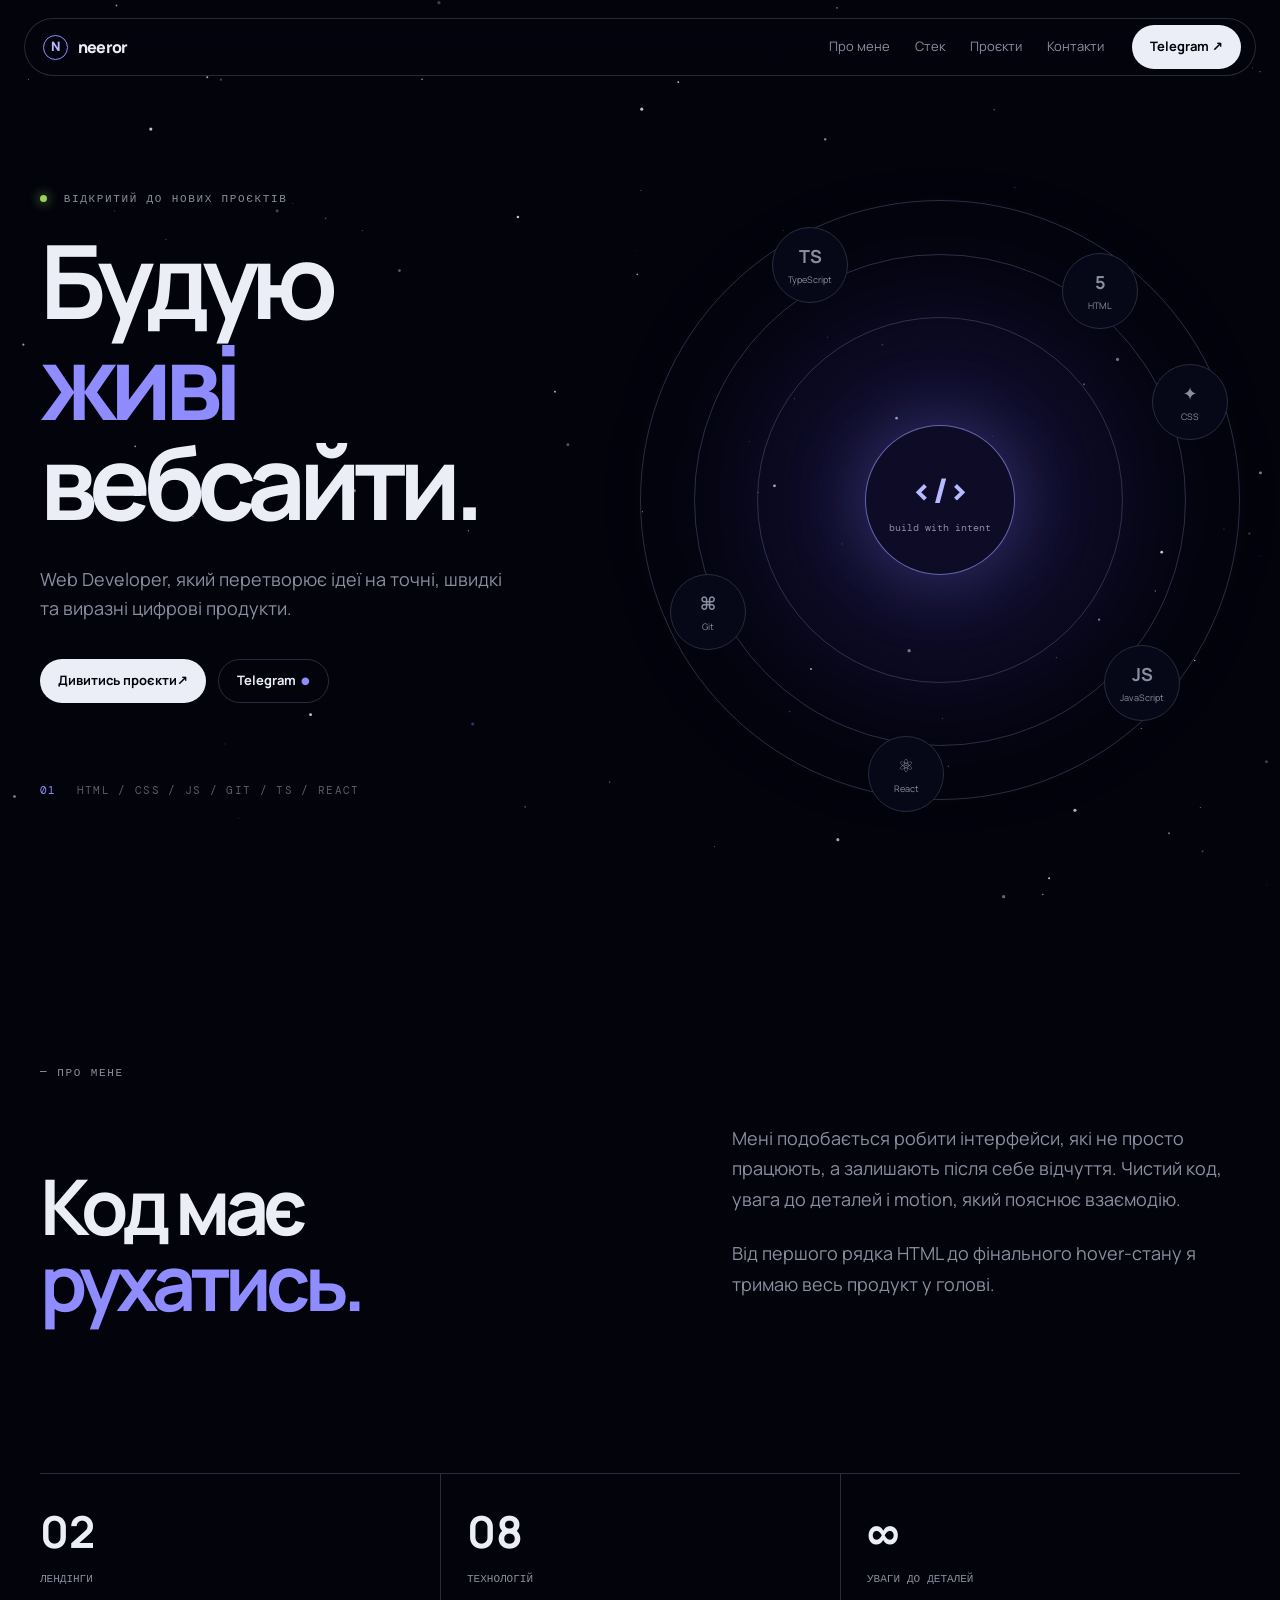
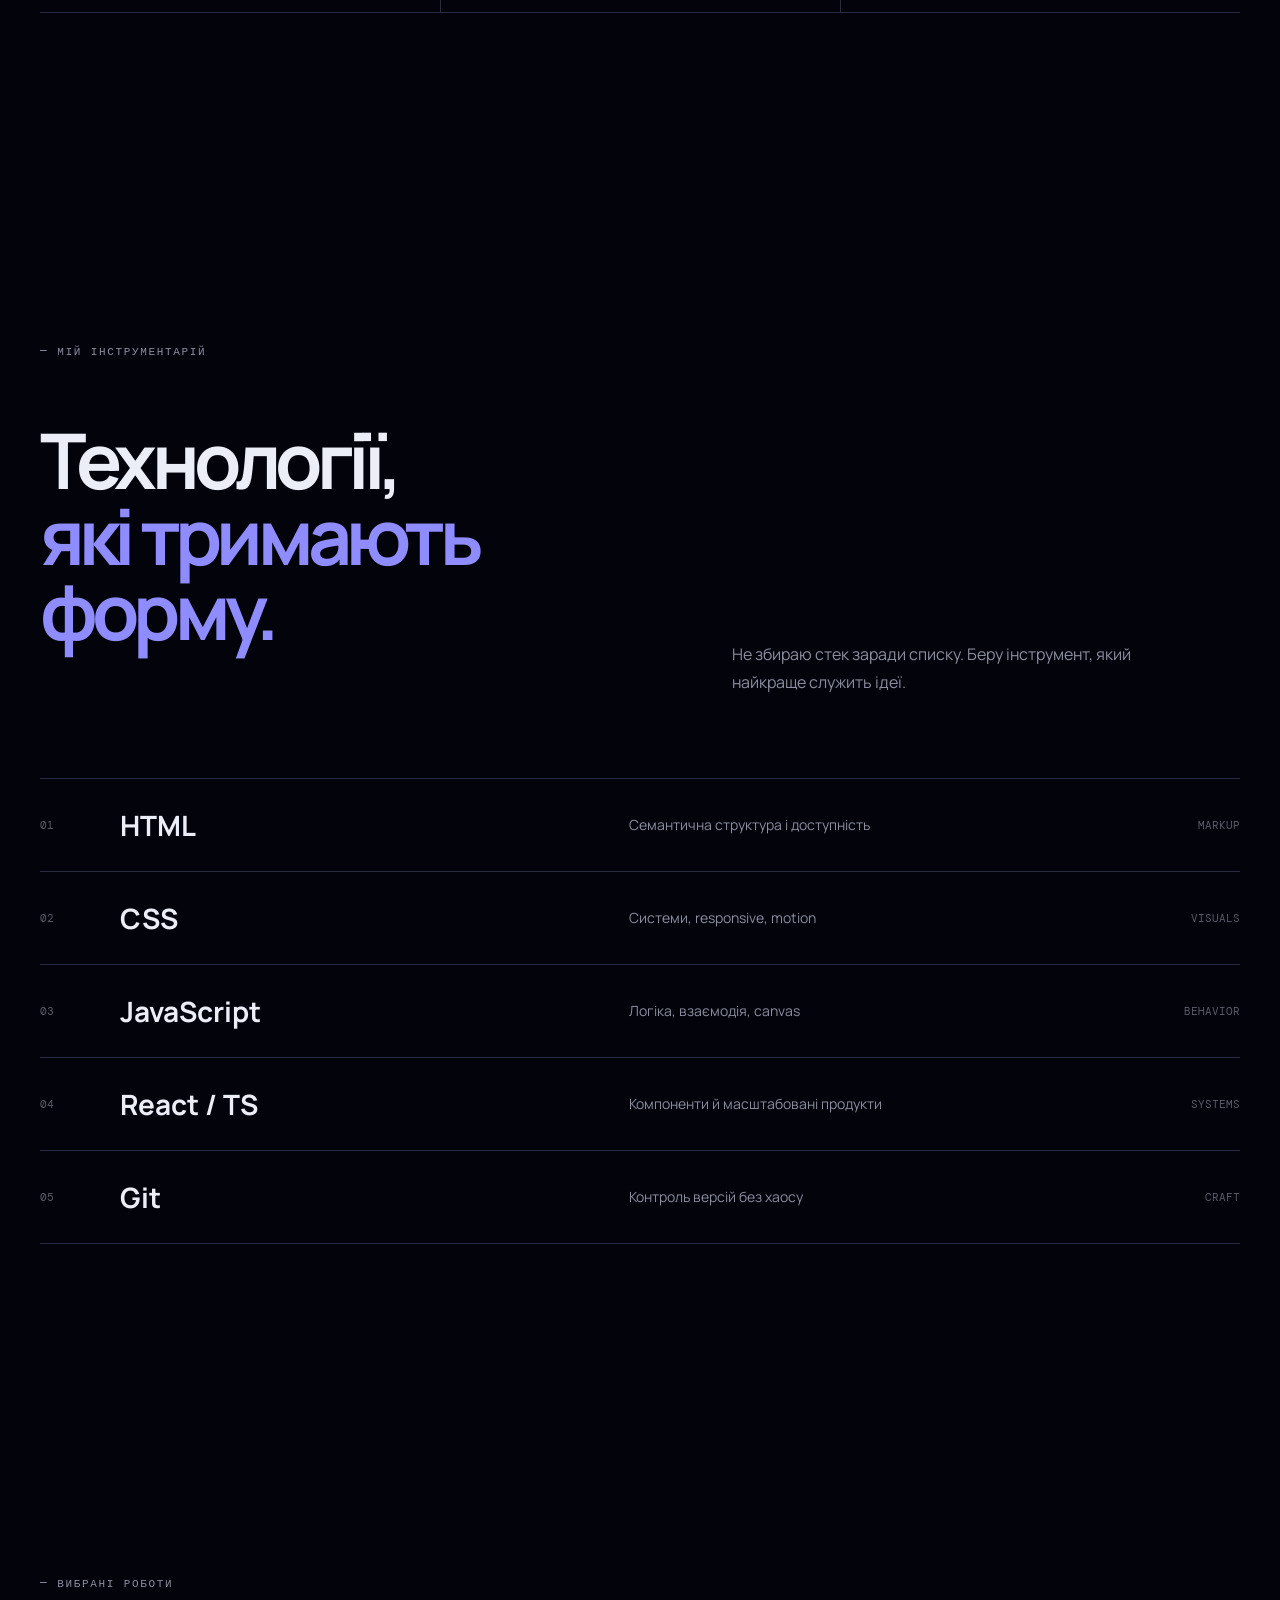
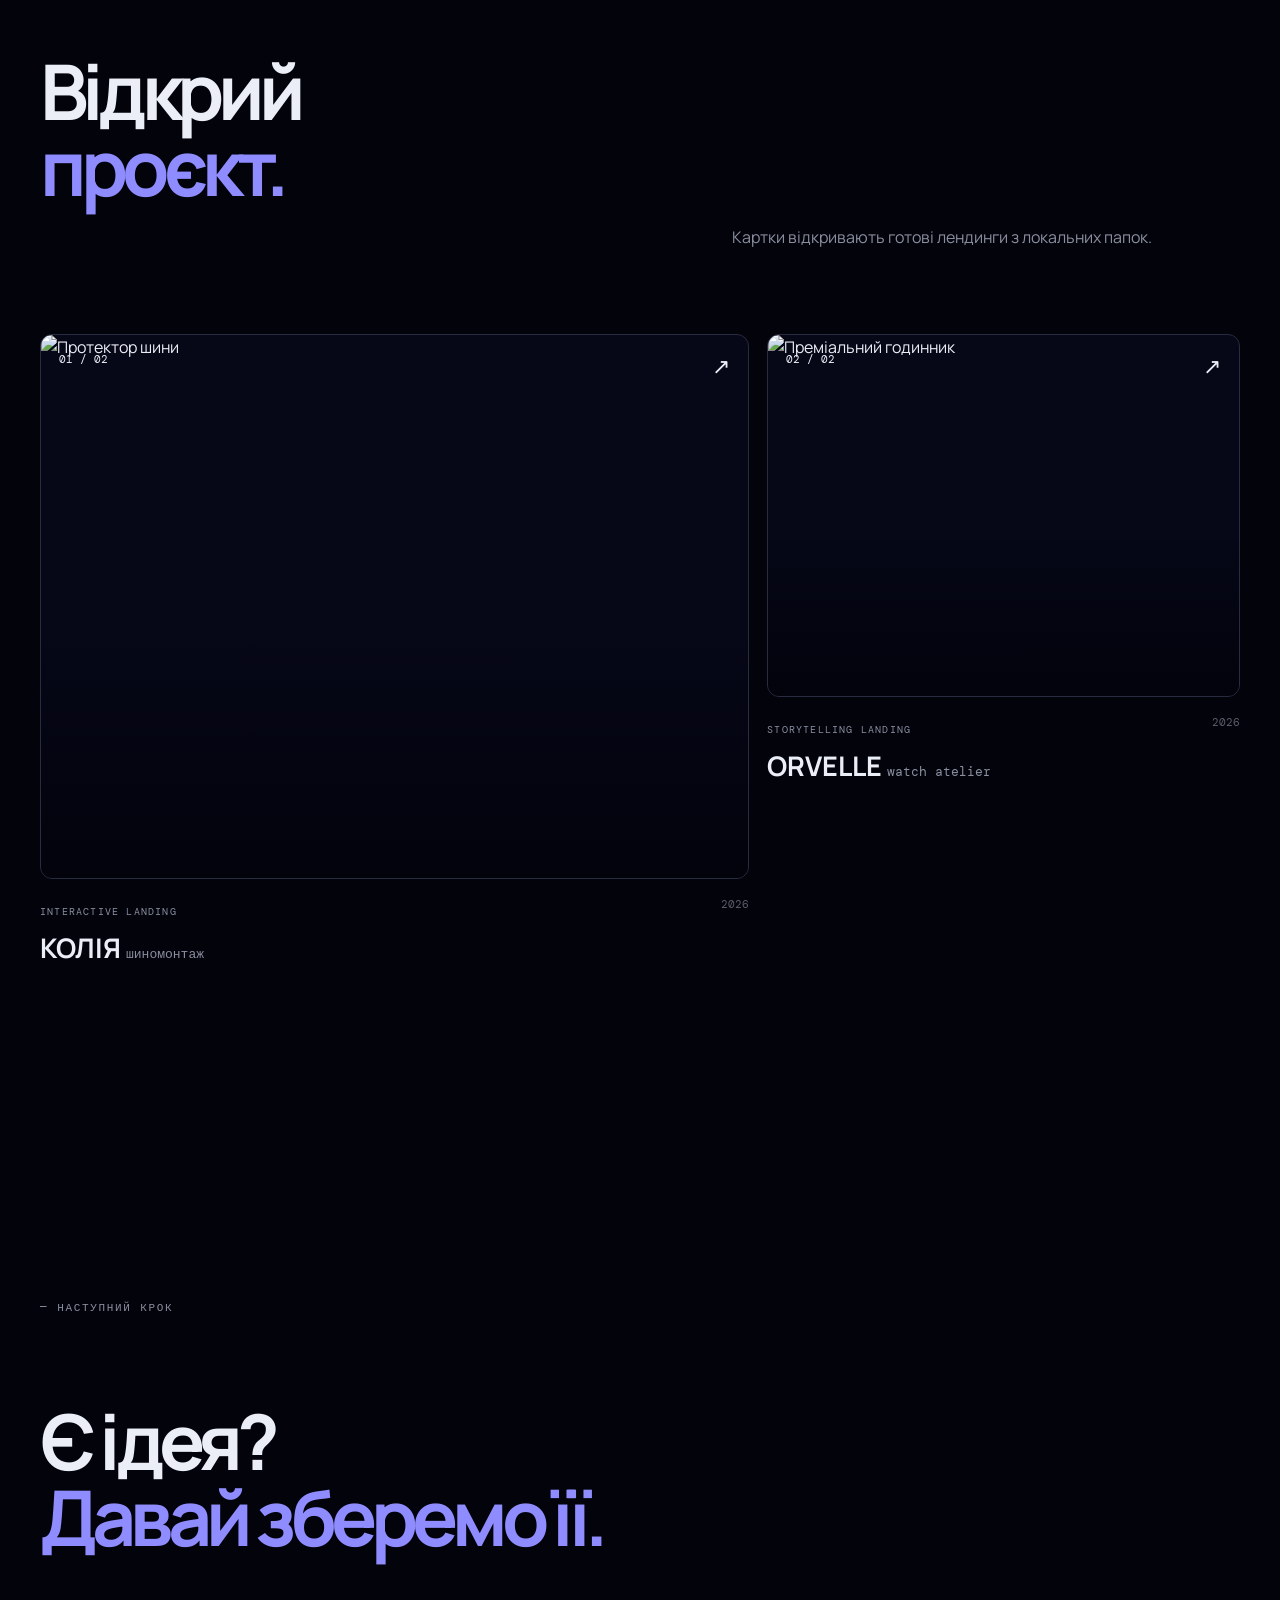
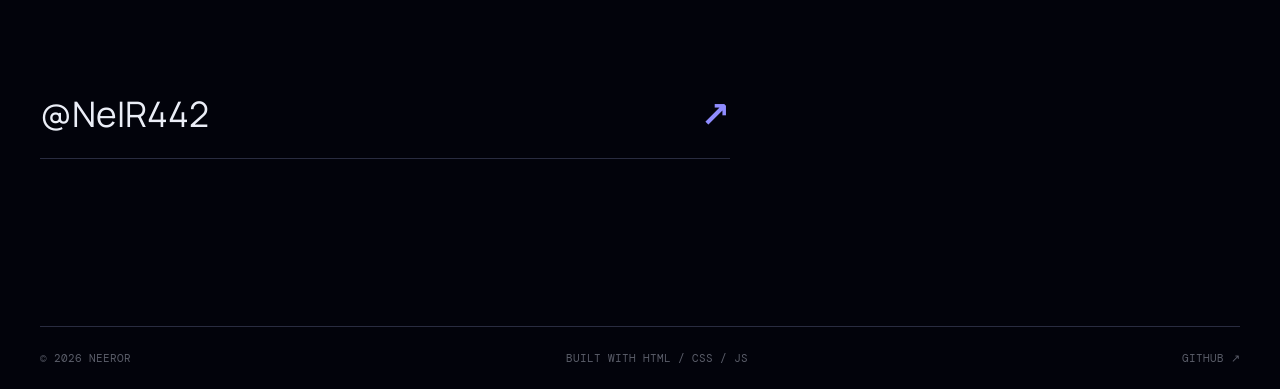
==== index.html @ 8b6643b9 "Portfolio sayt" ====
<!doctype html>
<html lang="uk">
<head>
  <meta charset="UTF-8">
  <meta name="viewport" content="width=device-width, initial-scale=1">
  <meta name="description" content="Neeror, Web Developer">
  <title>Neeror | Web Developer</title>
  <link rel="preconnect" href="https://fonts.googleapis.com">
  <link rel="preconnect" href="https://fonts.gstatic.com" crossorigin>
  <link href="https://fonts.googleapis.com/css2?family=DM+Mono:wght@400;500&family=Manrope:wght@400;600;700;800&display=swap" rel="stylesheet">
  <link rel="stylesheet" href="style.css">
</head>
<body>
  <canvas id="starfield" aria-hidden="true"></canvas>
  <div class="cursor-dot" aria-hidden="true"></div><div class="cursor-ring" aria-hidden="true"></div>
  <header class="header"><a class="logo" href="#top"><span>N</span>neeror</a><nav aria-label="Навігація"><a href="#about">Про мене</a><a href="#skills">Стек</a><a href="#projects">Проєкти</a><a href="#contact">Контакти</a></nav><a class="top-contact" href="https://t.me/NeIR442" target="_blank" rel="noreferrer">Telegram ↗</a><button class="menu" type="button" aria-label="Меню" aria-expanded="false"><i></i><i></i></button></header>
  <main id="top">
    <section class="hero shell"><div class="hero-copy reveal"><p class="eyebrow"><b></b> відкритий до нових проєктів</p><h1>Будую<br><em>живі</em> вебсайти.</h1><p class="lead">Web Developer, який перетворює ідеї на точні, швидкі та виразні цифрові продукти.</p><div class="actions"><a class="button light" href="#projects">Дивитись проєкти <span>↗</span></a><a class="button dark" href="https://t.me/NeIR442" target="_blank" rel="noreferrer">Telegram <b>●</b></a></div><p class="meta"><span>01</span> HTML / CSS / JS / GIT / TS / REACT</p></div><div class="orbit-stage reveal delay" aria-label="Технології в моєму стеку"><div class="glow"></div><div class="orbit orbit-a"></div><div class="orbit orbit-b"></div><div class="orbit orbit-c"></div><div class="core"><strong>&lt;/&gt;</strong><span>build with intent</span></div><div class="tech html"><strong>5</strong><small>HTML</small></div><div class="tech css"><strong>✦</strong><small>CSS</small></div><div class="tech js"><strong>JS</strong><small>JavaScript</small></div><div class="tech react"><strong>⚛</strong><small>React</small></div><div class="tech ts"><strong>TS</strong><small>TypeScript</small></div><div class="tech git"><strong>⌘</strong><small>Git</small></div></div></section>
    <section id="about" class="section shell"><p class="eyebrow reveal">— про мене</p><div class="two-col"><h2 class="reveal">Код має<br><em>рухатись.</em></h2><div class="copy reveal delay"><p>Мені подобається робити інтерфейси, які не просто працюють, а залишають після себе відчуття. Чистий код, увага до деталей і motion, який пояснює взаємодію.</p><p>Від першого рядка HTML до фінального hover-стану я тримаю весь продукт у голові.</p></div></div><div class="stats reveal"><div><strong>02</strong><span>лендінги</span></div><div><strong>08</strong><span>технологій</span></div><div><strong>∞</strong><span>уваги до деталей</span></div></div></section>
    <section id="skills" class="section shell"><div class="heading"><div><p class="eyebrow reveal">— мій інструментарій</p><h2 class="reveal">Технології,<br><em>які тримають форму.</em></h2></div><p class="side-copy reveal delay">Не збираю стек заради списку. Беру інструмент, який найкраще служить ідеї.</p></div><div class="skills reveal"><div><span>01</span><h3>HTML</h3><p>Семантична структура і доступність</p><i>markup</i></div><div><span>02</span><h3>CSS</h3><p>Системи, responsive, motion</p><i>visuals</i></div><div><span>03</span><h3>JavaScript</h3><p>Логіка, взаємодія, canvas</p><i>behavior</i></div><div><span>04</span><h3>React / TS</h3><p>Компоненти й масштабовані продукти</p><i>systems</i></div><div><span>05</span><h3>Git</h3><p>Контроль версій без хаосу</p><i>craft</i></div></div></section>
    <section id="projects" class="section shell"><div class="heading"><div><p class="eyebrow reveal">— вибрані роботи</p><h2 class="reveal">Відкрий<br><em>проєкт.</em></h2></div><p class="side-copy reveal delay">Картки відкривають готові лендинги з локальних папок.</p></div><div class="projects"><a class="project reveal" href="kolia/index.html"><div class="visual"><img src="https://raw.githubusercontent.com/Neeror/Portfolio/main/kolia/img/tread-dark.jpg" alt="Протектор шини"><span>01 / 02</span><b>↗</b></div><div class="project-row"><div><small>interactive landing</small><h3>КОЛІЯ <em>шиномонтаж</em></h3></div><time>2026</time></div></a><a class="project reveal delay" href="orvelle/index.html"><div class="visual"><img src="https://raw.githubusercontent.com/Neeror/Portfolio/main/orvelle/images/hero-chrono.jpg" alt="Преміальний годинник"><span>02 / 02</span><b>↗</b></div><div class="project-row"><div><small>storytelling landing</small><h3>ORVELLE <em>watch atelier</em></h3></div><time>2026</time></div></a></div></section>
    <section id="contact" class="contact section shell reveal"><p class="eyebrow">— наступний крок</p><h2>Є ідея?<br><em>Давай зберемо її.</em></h2><a href="https://t.me/NeIR442" target="_blank" rel="noreferrer">@NeIR442 <b>↗</b></a></section>
  </main><footer class="footer shell"><span>© 2026 neeror</span><span>built with HTML / CSS / JS</span><a href="https://github.com/Neeror/Portfolio" target="_blank" rel="noreferrer">GitHub ↗</a></footer>
  <script src="script.js" defer></script>
</body>
</html>
---- style.css ----
*{box-sizing:border-box}html{scroll-behavior:smooth}body{margin:0;min-width:320px;background:oklch(10% .025 275);color:oklch(95% .012 270);font:16px/1.5 Manrope,system-ui,sans-serif;overflow-x:hidden}a{color:inherit;text-decoration:none}#starfield{position:fixed;inset:0;z-index:-1;pointer-events:none}.shell{width:min(calc(100% - 64px),1200px);margin:auto}.cursor-dot,.cursor-ring{position:fixed;z-index:30;pointer-events:none;border-radius:50%;transform:translate(-50%,-50%);opacity:0}.cursor-dot{width:5px;height:5px;background:oklch(82% .12 282);box-shadow:0 0 16px 5px oklch(70% .18 282)}.cursor-ring{width:24px;height:24px;border:1px solid oklch(82% .12 282)}.header{position:fixed;z-index:10;top:18px;left:50%;transform:translateX(-50%);width:min(calc(100% - 48px),1260px);height:58px;padding:0 14px 0 18px;display:flex;align-items:center;gap:28px;border:1px solid oklch(35% .03 275 / .7);border-radius:999px;background:oklch(11% .025 275 / .82);backdrop-filter:blur(18px)}.logo{display:flex;align-items:center;gap:10px;font-weight:800;letter-spacing:-.05em;margin-right:auto}.logo span{display:grid;place-items:center;width:25px;height:25px;border:1px solid oklch(70% .18 282);border-radius:50%;color:oklch(82% .12 282);font-size:13px}.header nav{display:flex;gap:25px;color:oklch(65% .025 275);font-size:13px}.header nav a:hover{color:oklch(95% .012 270)}.top-contact,.button{display:inline-flex;align-items:center;justify-content:center;min-height:44px;padding:0 18px;border-radius:999px;font-size:13px;font-weight:700;transition:transform .2s}.top-contact{background:oklch(95% .012 270);color:oklch(10% .025 275)}.top-contact:hover,.button:hover{transform:translateY(-2px)}.menu{display:none;background:transparent;border:0}.menu i{display:block;width:20px;height:1px;background:oklch(95% .012 270);margin:5px}.hero{min-height:100vh;padding-top:100px;display:grid;grid-template-columns:1fr 1fr;align-items:center}.eyebrow{margin:0 0 25px;color:oklch(65% .025 275);font:11px/1.2 'DM Mono',monospace;letter-spacing:.15em;text-transform:uppercase}.eyebrow b{display:inline-block;width:7px;height:7px;margin-right:8px;border-radius:50%;background:oklch(80% .16 130);box-shadow:0 0 12px oklch(80% .16 130)}h1,h2{font-weight:700;letter-spacing:-.075em;line-height:.98;text-wrap:balance}h1{font-size:clamp(4rem,8vw,8.5rem);margin:0}h2{font-size:clamp(3rem,6vw,6.2rem)}h1 em,h2 em{font-style:normal;color:oklch(70% .18 282)}.lead{max-width:42ch;margin:34px 0 0;color:oklch(65% .025 275);font-size:18px;line-height:1.6}.actions{display:flex;gap:12px;margin-top:36px}.button.light{background:oklch(95% .012 270);color:oklch(10% .025 275)}.button.dark{border:1px solid oklch(30% .035 275)}.button.dark b{color:oklch(70% .18 282);font-size:10px;margin-left:5px}.meta{display:flex;gap:20px;margin-top:80px;color:oklch(48% .02 275);font:11px 'DM Mono',monospace;letter-spacing:.12em}.meta span{color:oklch(70% .18 282)}.orbit-stage{position:relative;min-height:650px;display:grid;place-items:center}.glow{position:absolute;width:390px;height:390px;border-radius:50%;background:oklch(54% .22 282 / .16);filter:blur(72px)}.orbit{position:absolute;border:1px solid oklch(65% .07 282 / .3);border-radius:50%;animation:spin 22s linear infinite}.orbit-a{width:min(100%,620px);aspect-ratio:1}.orbit-b{width:min(82%,500px);aspect-ratio:1;animation-duration:29s;animation-direction:reverse}.orbit-c{width:min(61%,370px);aspect-ratio:1;animation-duration:18s}.core{z-index:2;width:150px;height:150px;display:grid;place-content:center;gap:8px;text-align:center;border-radius:50%;background:oklch(17% .055 282);border:1px solid oklch(70% .13 282 / .65);box-shadow:0 0 75px oklch(65% .18 282 / .35);font:10px 'DM Mono',monospace;color:oklch(65% .025 275)}.core strong{font:800 34px Manrope;color:oklch(82% .12 282)}.tech{position:absolute;z-index:3;width:76px;height:76px;display:grid;place-content:center;gap:3px;text-align:center;border:1px solid oklch(30% .035 275);border-radius:50%;background:oklch(14% .035 275);color:oklch(65% .025 275);transition:transform .25s,border-color .25s}.tech:hover{transform:scale(1.12);border-color:oklch(70% .18 282);color:oklch(95% .012 270)}.tech strong{font-size:18px}.tech small{font-size:9px}.html{top:12%;right:17%}.css{top:29%;right:2%}.js{bottom:16%;right:10%}.react{bottom:2%;left:38%}.ts{top:8%;left:22%}.git{bottom:27%;left:5%}.section{padding-block:clamp(96px,13vw,180px)}.two-col,.heading{display:grid;grid-template-columns:1.1fr .9fr;gap:70px;align-items:start}.copy,.side-copy{max-width:45ch;color:oklch(65% .025 275);font-size:18px;line-height:1.7}.copy p+p{margin-top:24px}.stats{display:grid;grid-template-columns:repeat(3,1fr);margin-top:90px;border-top:1px solid oklch(30% .035 275)}.stats div{padding:24px 0;border-bottom:1px solid oklch(30% .035 275)}.stats div+div{padding-left:26px;border-left:1px solid oklch(30% .035 275)}.stats strong{display:block;font-size:44px}.stats span{font:11px 'DM Mono',monospace;color:oklch(65% .025 275);text-transform:uppercase}.heading{align-items:end;margin-bottom:66px}.side-copy{font-size:16px}.skills{border-top:1px solid oklch(30% .035 275)}.skills>div{display:grid;grid-template-columns:60px 1.2fr 1fr .45fr;align-items:center;gap:20px;padding:25px 0;border-bottom:1px solid oklch(30% .035 275)}.skills span,.skills i{font:11px 'DM Mono',monospace;color:oklch(48% .02 275)}.skills h3{margin:0;font-size:28px}.skills p{margin:0;color:oklch(65% .025 275);font-size:14px}.skills i{text-align:right;text-transform:uppercase;font-style:normal}.projects{display:grid;grid-template-columns:1.2fr .8fr;gap:18px}.project{display:block}.visual{position:relative;overflow:hidden;aspect-ratio:1.3/1;border:1px solid oklch(30% .035 275);border-radius:12px;background:oklch(14% .035 275)}.visual img{width:100%;height:100%;display:block;object-fit:cover;filter:saturate(.75);transition:transform .8s,filter .5s}.project:hover img{transform:scale(1.06);filter:saturate(1)}.visual:after{content:"";position:absolute;inset:0;background:linear-gradient(180deg,transparent 55%,oklch(7% .03 275 / .7))}.visual span,.visual b{position:absolute;z-index:1;top:17px;font:11px 'DM Mono',monospace}.visual span{left:18px}.visual b{right:18px;font-size:22px}.project-row{display:flex;justify-content:space-between;gap:20px;padding-top:18px}.project-row small{font:10px 'DM Mono',monospace;color:oklch(65% .025 275);letter-spacing:.12em;text-transform:uppercase}.project-row h3{margin:7px 0 0;font-size:27px}.project-row h3 em{font:400 13px 'DM Mono',monospace;color:oklch(65% .025 275)}.project-row time{font:11px 'DM Mono',monospace;color:oklch(48% .02 275)}.contact{min-height:70vh;display:flex;flex-direction:column;justify-content:center}.contact>a{display:flex;justify-content:space-between;max-width:690px;margin-top:70px;padding-bottom:18px;border-bottom:1px solid oklch(30% .035 275);font-size:clamp(1.4rem,3vw,2.2rem)}.contact>a b{color:oklch(70% .18 282)}.footer{display:flex;justify-content:space-between;gap:20px;padding-block:24px;border-top:1px solid oklch(30% .035 275);color:oklch(48% .02 275);font:11px 'DM Mono',monospace;text-transform:uppercase}.reveal{opacity:0;transform:translateY(24px);transition:opacity .8s,transform .8s}.reveal.show{opacity:1;transform:none}.delay{transition-delay:.12s}@keyframes spin{to{transform:rotate(360deg)}}@media(max-width:900px){.hero{grid-template-columns:1fr}.orbit-stage{min-height:540px}.two-col,.heading{grid-template-columns:1fr;gap:24px}.projects{grid-template-columns:1fr}}@media(max-width:640px){.shell{width:calc(100% - 32px)}.header{top:12px;width:calc(100% - 24px);height:52px}.header nav,.top-contact{display:none}.menu{display:block}.hero{padding-top:90px}.lead{font-size:16px}.meta{margin-top:56px;flex-wrap:wrap}.orbit-stage{min-height:390px}.glow{width:250px;height:250px}.core{width:110px;height:110px}.tech{width:58px;height:58px}.html{top:13%;right:10%}.css{top:29%;right:0}.js{bottom:10%;right:6%}.react{bottom:0;left:35%}.ts{top:5%;left:12%}.git{bottom:23%;left:0}h1{font-size:clamp(3.4rem,17vw,5.4rem)}h2{font-size:clamp(2.8rem,14vw,4.3rem)}.section{padding-block:90px}.stats{grid-template-columns:1fr;margin-top:60px}.stats div{display:flex;justify-content:space-between}.stats div+div{padding-left:0;border-left:0}.skills>div{grid-template-columns:34px 1fr auto;gap:10px}.skills p{display:none}.skills h3{font-size:22px}.skills i{font-size:9px}.project-row h3{font-size:23px}.project-row h3 em{display:block;margin-top:5px}.footer{flex-wrap:wrap;line-height:1.7}.footer span:nth-child(2){order:3;width:100%}}@media(prefers-reduced-motion:reduce){html{scroll-behavior:auto}.orbit{animation:none}.reveal{opacity:1;transform:none;transition:none}}
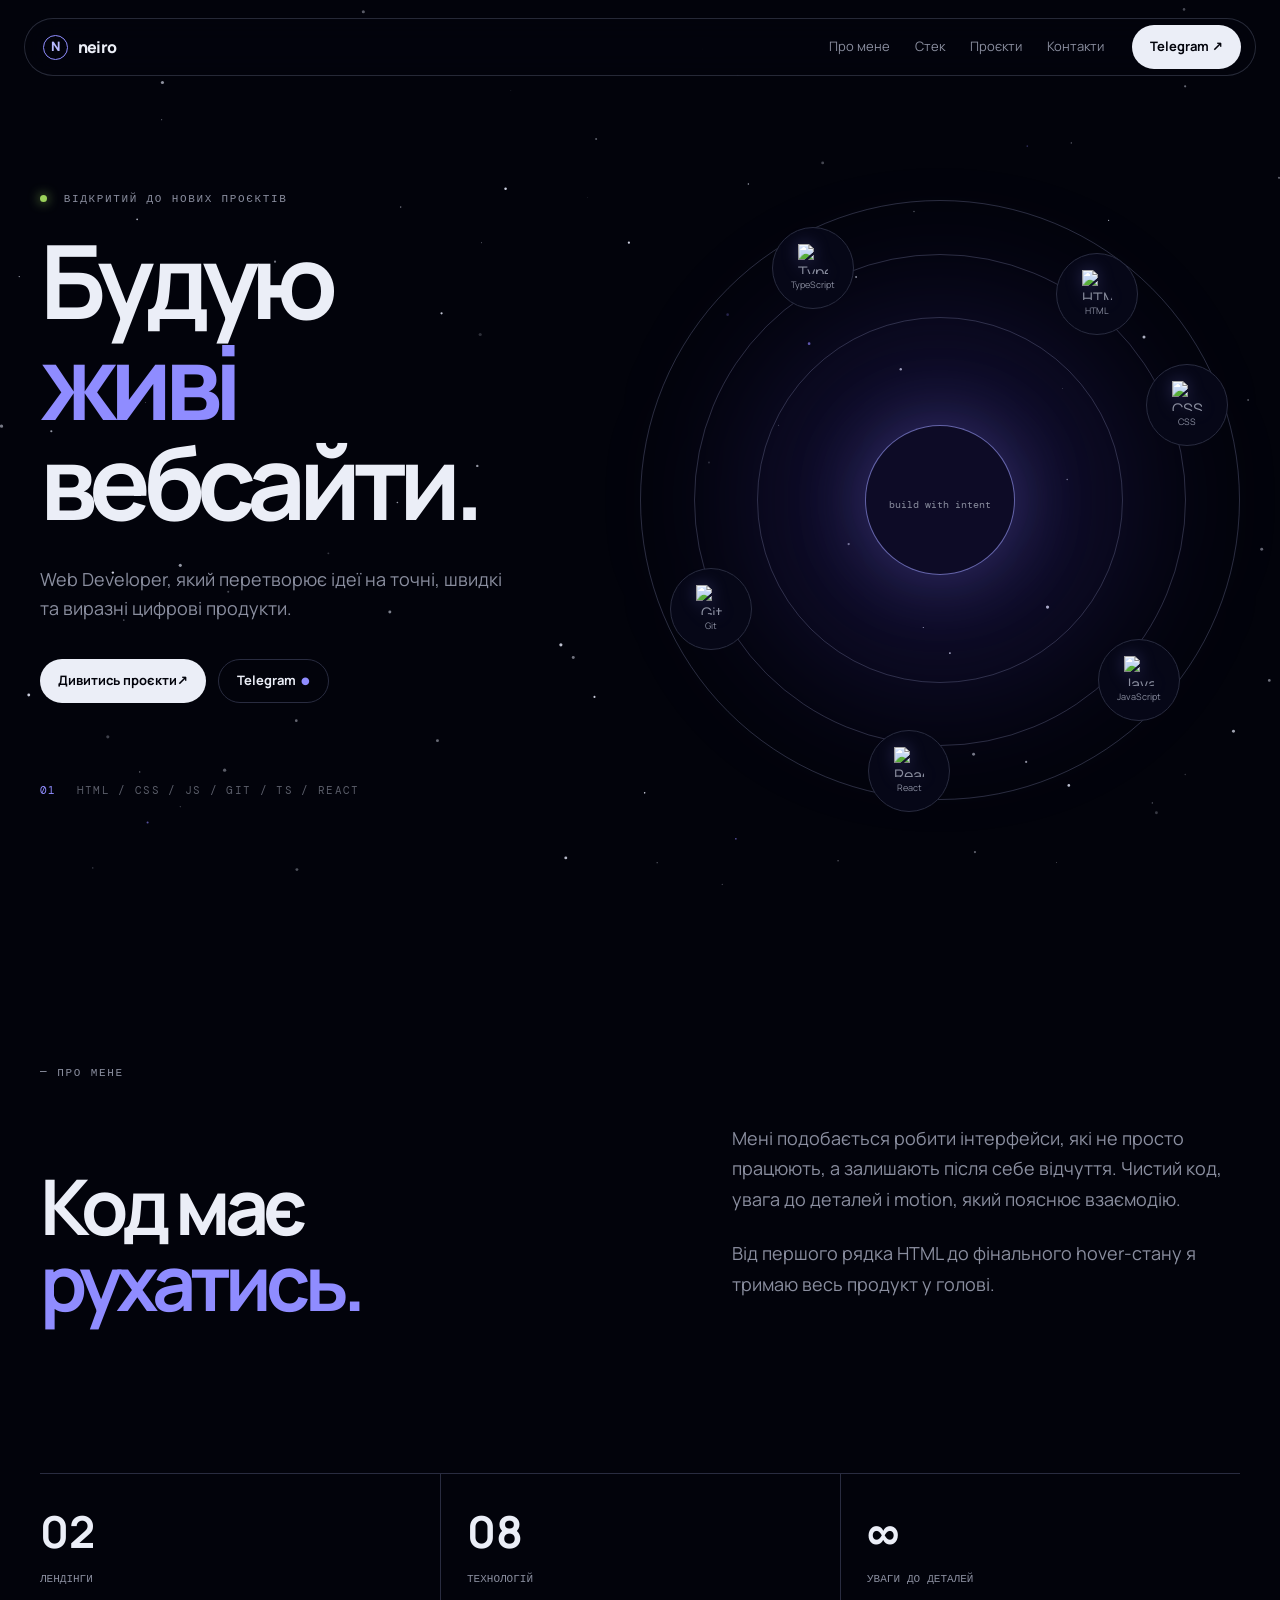
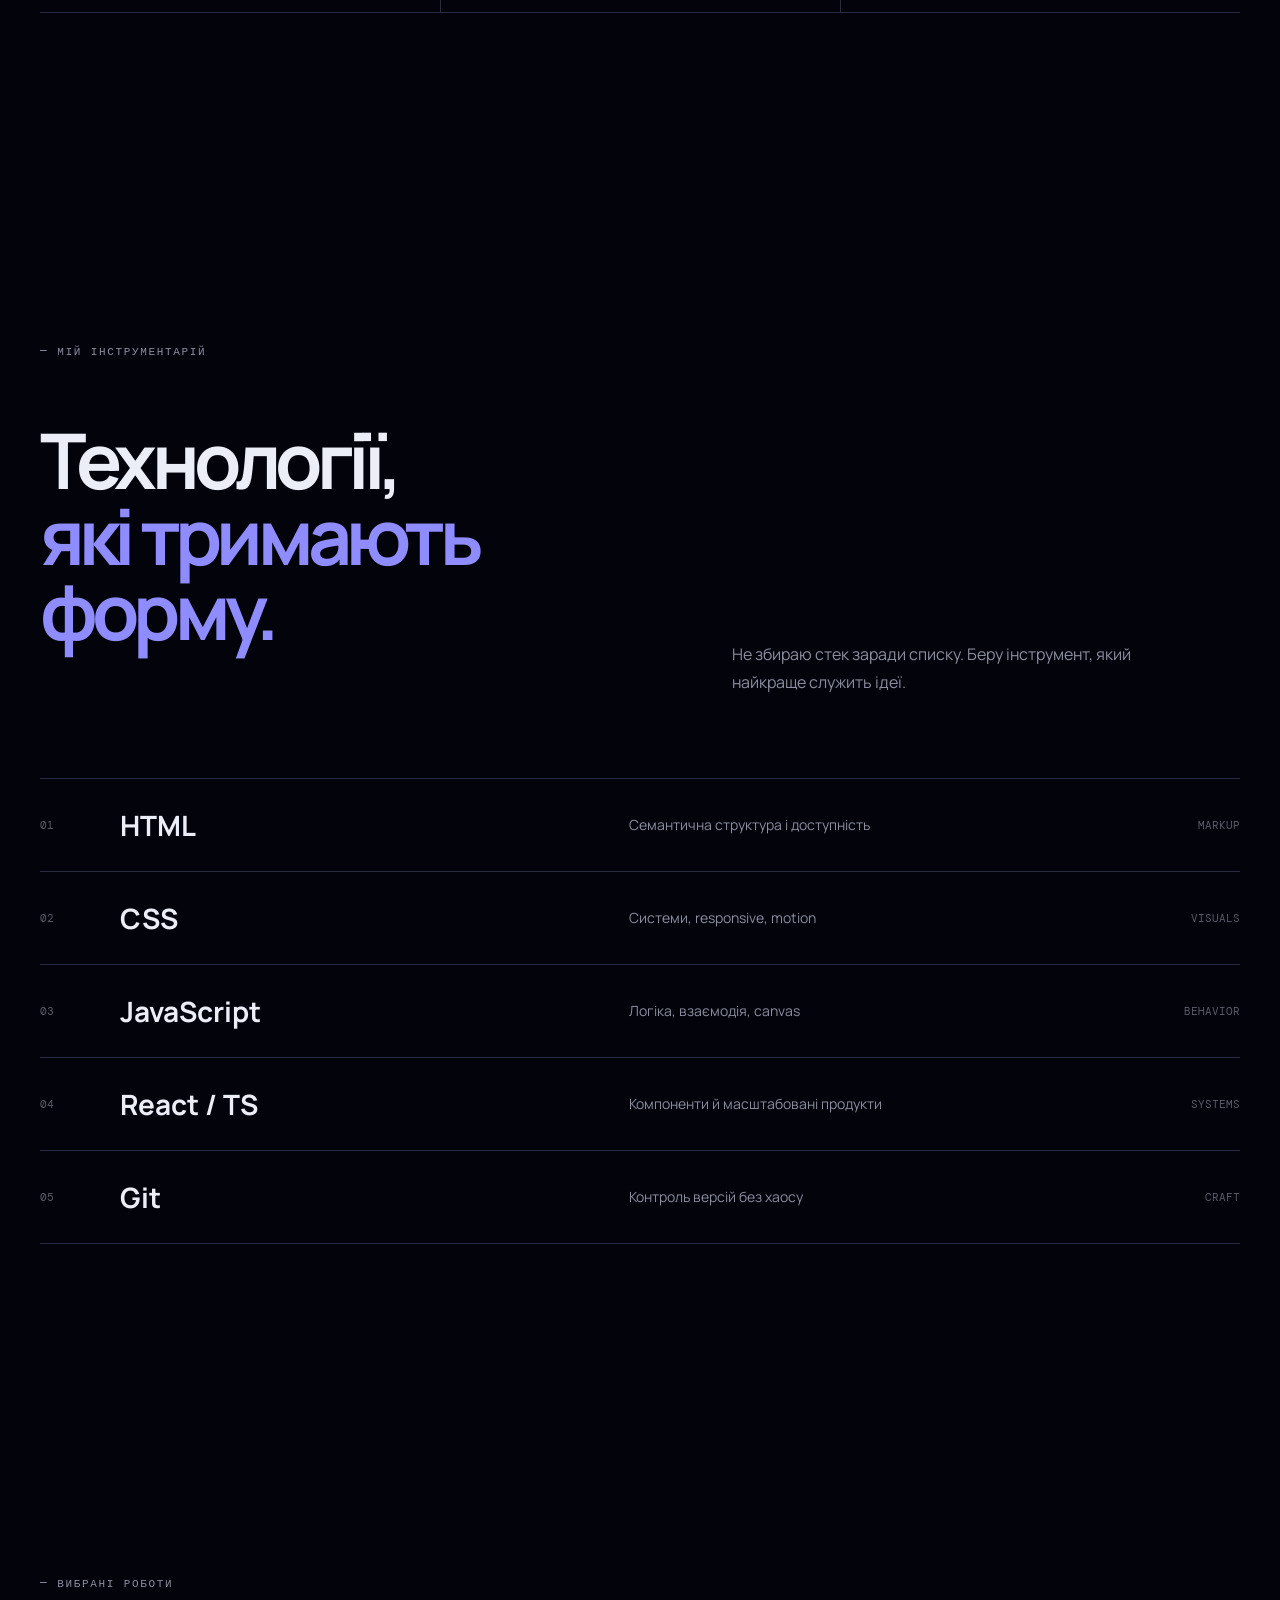
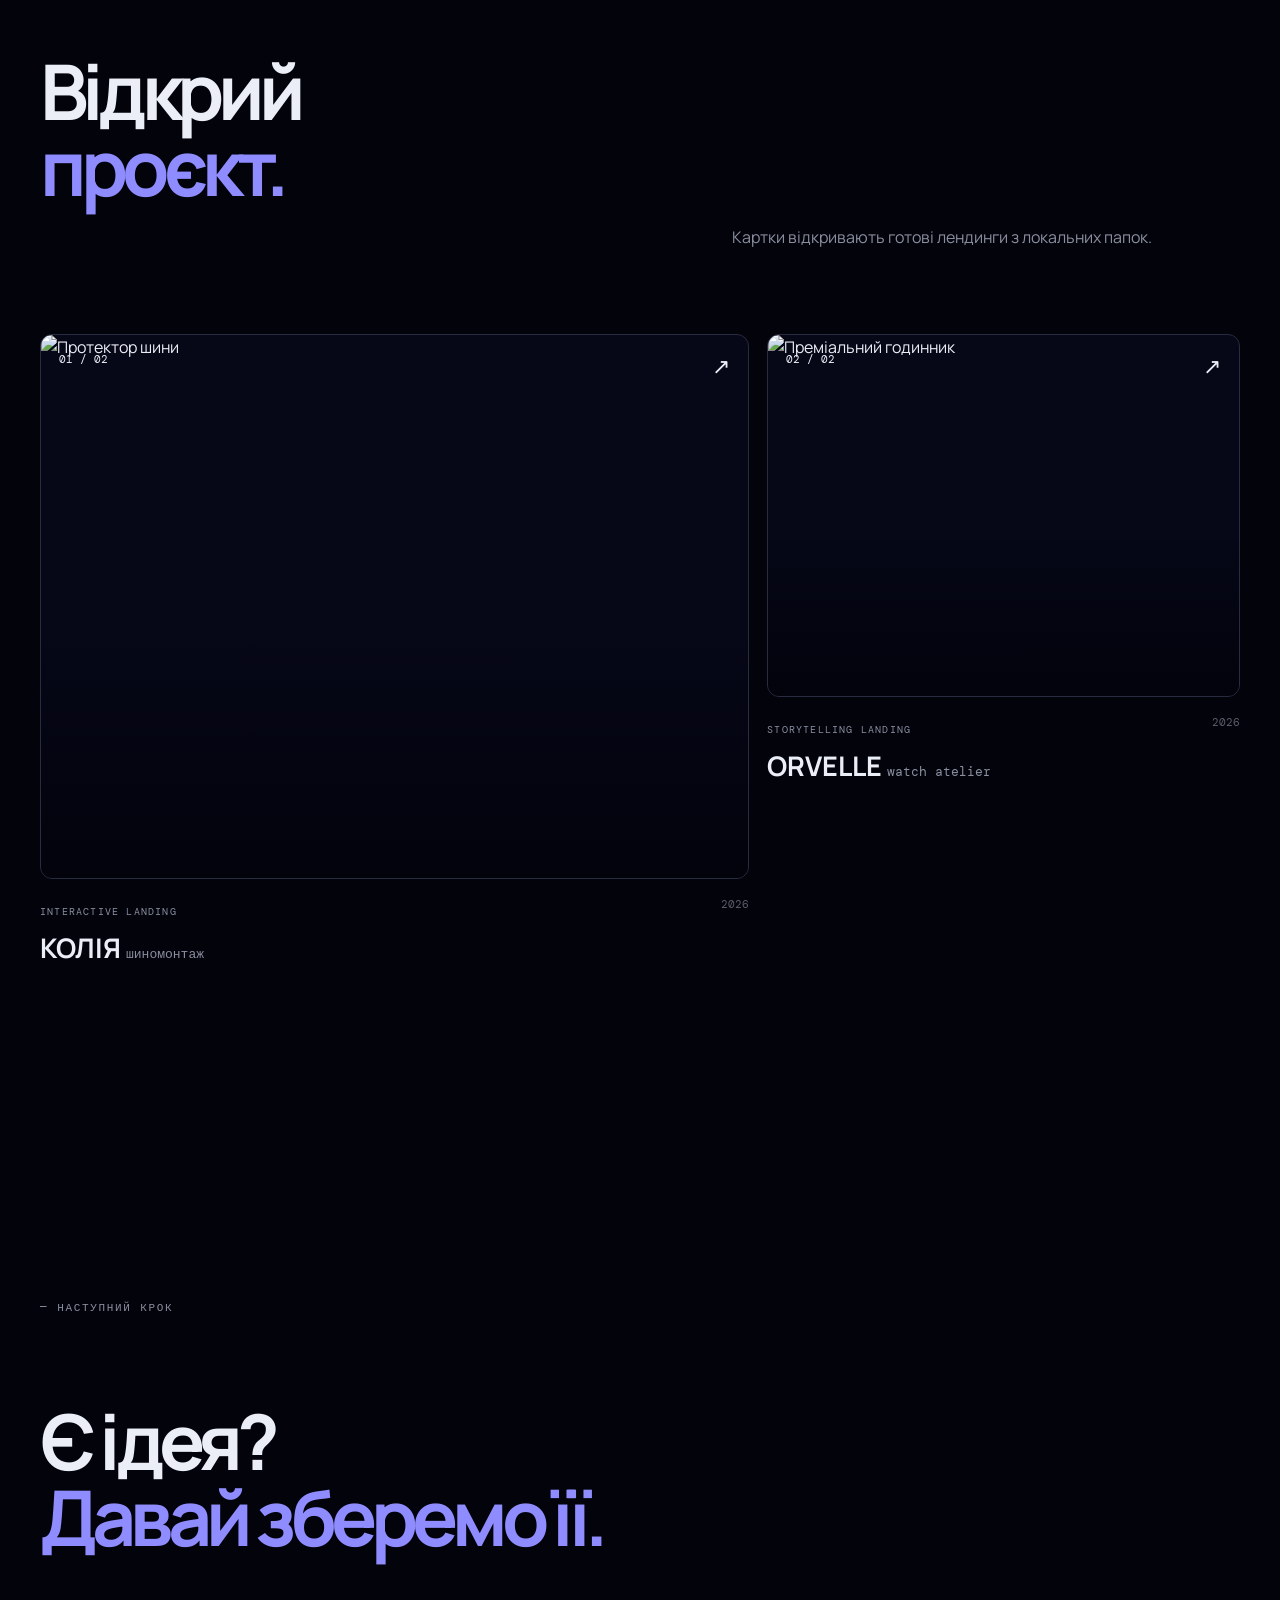
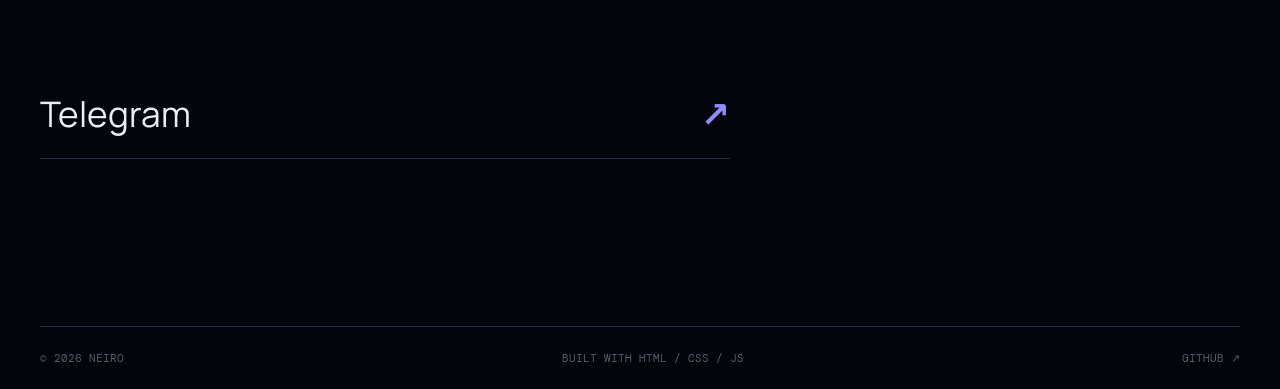
==== commit 0cd44f54: "Redacting portfolio sayt" ====
--- a/index.html
+++ b/index.html
@@ -1,26 +1,293 @@
 <!doctype html>
 <html lang="uk">
-<head>
-  <meta charset="UTF-8">
-  <meta name="viewport" content="width=device-width, initial-scale=1">
-  <meta name="description" content="Neeror, Web Developer">
-  <title>Neeror | Web Developer</title>
-  <link rel="preconnect" href="https://fonts.googleapis.com">
-  <link rel="preconnect" href="https://fonts.gstatic.com" crossorigin>
-  <link href="https://fonts.googleapis.com/css2?family=DM+Mono:wght@400;500&family=Manrope:wght@400;600;700;800&display=swap" rel="stylesheet">
-  <link rel="stylesheet" href="style.css">
-</head>
-<body>
-  <canvas id="starfield" aria-hidden="true"></canvas>
-  <div class="cursor-dot" aria-hidden="true"></div><div class="cursor-ring" aria-hidden="true"></div>
-  <header class="header"><a class="logo" href="#top"><span>N</span>neeror</a><nav aria-label="Навігація"><a href="#about">Про мене</a><a href="#skills">Стек</a><a href="#projects">Проєкти</a><a href="#contact">Контакти</a></nav><a class="top-contact" href="https://t.me/NeIR442" target="_blank" rel="noreferrer">Telegram ↗</a><button class="menu" type="button" aria-label="Меню" aria-expanded="false"><i></i><i></i></button></header>
-  <main id="top">
-    <section class="hero shell"><div class="hero-copy reveal"><p class="eyebrow"><b></b> відкритий до нових проєктів</p><h1>Будую<br><em>живі</em> вебсайти.</h1><p class="lead">Web Developer, який перетворює ідеї на точні, швидкі та виразні цифрові продукти.</p><div class="actions"><a class="button light" href="#projects">Дивитись проєкти <span>↗</span></a><a class="button dark" href="https://t.me/NeIR442" target="_blank" rel="noreferrer">Telegram <b>●</b></a></div><p class="meta"><span>01</span> HTML / CSS / JS / GIT / TS / REACT</p></div><div class="orbit-stage reveal delay" aria-label="Технології в моєму стеку"><div class="glow"></div><div class="orbit orbit-a"></div><div class="orbit orbit-b"></div><div class="orbit orbit-c"></div><div class="core"><strong>&lt;/&gt;</strong><span>build with intent</span></div><div class="tech html"><strong>5</strong><small>HTML</small></div><div class="tech css"><strong>✦</strong><small>CSS</small></div><div class="tech js"><strong>JS</strong><small>JavaScript</small></div><div class="tech react"><strong>⚛</strong><small>React</small></div><div class="tech ts"><strong>TS</strong><small>TypeScript</small></div><div class="tech git"><strong>⌘</strong><small>Git</small></div></div></section>
-    <section id="about" class="section shell"><p class="eyebrow reveal">— про мене</p><div class="two-col"><h2 class="reveal">Код має<br><em>рухатись.</em></h2><div class="copy reveal delay"><p>Мені подобається робити інтерфейси, які не просто працюють, а залишають після себе відчуття. Чистий код, увага до деталей і motion, який пояснює взаємодію.</p><p>Від першого рядка HTML до фінального hover-стану я тримаю весь продукт у голові.</p></div></div><div class="stats reveal"><div><strong>02</strong><span>лендінги</span></div><div><strong>08</strong><span>технологій</span></div><div><strong>∞</strong><span>уваги до деталей</span></div></div></section>
-    <section id="skills" class="section shell"><div class="heading"><div><p class="eyebrow reveal">— мій інструментарій</p><h2 class="reveal">Технології,<br><em>які тримають форму.</em></h2></div><p class="side-copy reveal delay">Не збираю стек заради списку. Беру інструмент, який найкраще служить ідеї.</p></div><div class="skills reveal"><div><span>01</span><h3>HTML</h3><p>Семантична структура і доступність</p><i>markup</i></div><div><span>02</span><h3>CSS</h3><p>Системи, responsive, motion</p><i>visuals</i></div><div><span>03</span><h3>JavaScript</h3><p>Логіка, взаємодія, canvas</p><i>behavior</i></div><div><span>04</span><h3>React / TS</h3><p>Компоненти й масштабовані продукти</p><i>systems</i></div><div><span>05</span><h3>Git</h3><p>Контроль версій без хаосу</p><i>craft</i></div></div></section>
-    <section id="projects" class="section shell"><div class="heading"><div><p class="eyebrow reveal">— вибрані роботи</p><h2 class="reveal">Відкрий<br><em>проєкт.</em></h2></div><p class="side-copy reveal delay">Картки відкривають готові лендинги з локальних папок.</p></div><div class="projects"><a class="project reveal" href="kolia/index.html"><div class="visual"><img src="https://raw.githubusercontent.com/Neeror/Portfolio/main/kolia/img/tread-dark.jpg" alt="Протектор шини"><span>01 / 02</span><b>↗</b></div><div class="project-row"><div><small>interactive landing</small><h3>КОЛІЯ <em>шиномонтаж</em></h3></div><time>2026</time></div></a><a class="project reveal delay" href="orvelle/index.html"><div class="visual"><img src="https://raw.githubusercontent.com/Neeror/Portfolio/main/orvelle/images/hero-chrono.jpg" alt="Преміальний годинник"><span>02 / 02</span><b>↗</b></div><div class="project-row"><div><small>storytelling landing</small><h3>ORVELLE <em>watch atelier</em></h3></div><time>2026</time></div></a></div></section>
-    <section id="contact" class="contact section shell reveal"><p class="eyebrow">— наступний крок</p><h2>Є ідея?<br><em>Давай зберемо її.</em></h2><a href="https://t.me/NeIR442" target="_blank" rel="noreferrer">@NeIR442 <b>↗</b></a></section>
-  </main><footer class="footer shell"><span>© 2026 neeror</span><span>built with HTML / CSS / JS</span><a href="https://github.com/Neeror/Portfolio" target="_blank" rel="noreferrer">GitHub ↗</a></footer>
-  <script src="script.js" defer></script>
-</body>
-</html>
+  <head>
+    <meta charset="UTF-8">
+    <meta name="viewport" content="width=device-width, initial-scale=1">
+    <meta name="description" content="Neeror, Web Developer">
+    <title>Neiro | Web Developer</title>
+    <link rel="preconnect" href="https://fonts.googleapis.com">
+    <link rel="preconnect" href="https://fonts.gstatic.com" crossorigin>
+    <link
+      href="https://fonts.googleapis.com/css2?family=DM+Mono:wght@400;500&family=Manrope:wght@400;600;700;800&display=swap"
+      rel="stylesheet"
+    >
+    <link rel="stylesheet" href="style.css">
+  </head>
+
+  <body>
+    <canvas id="starfield" aria-hidden="true"></canvas>
+    <div class="cursor-dot" aria-hidden="true"></div>
+    <div class="cursor-ring" aria-hidden="true"></div>
+
+    <header class="header">
+      <a class="logo" href="#top">
+        <span>N</span>neiro
+      </a>
+
+      <nav aria-label="Навігація">
+        <a href="#about">Про мене</a>
+        <a href="#skills">Стек</a>
+        <a href="#projects">Проєкти</a>
+        <a href="#contact">Контакти</a>
+      </nav>
+
+      <a class="top-contact" href="https://t.me/NeIR442" target="_blank" rel="noreferrer">
+        Telegram ↗
+      </a>
+
+      <button class="menu" type="button" aria-label="Меню" aria-expanded="false">
+        <i></i>
+        <i></i>
+      </button>
+    </header>
+
+    <main id="top">
+      <section class="hero shell">
+        <div class="hero-copy reveal">
+          <p class="eyebrow">
+            <b></b>
+            відкритий до нових проєктів
+          </p>
+
+          <h1>
+            Будую<br>
+            <em>живі</em> вебсайти.
+          </h1>
+
+          <p class="lead">
+            Web Developer, який перетворює ідеї на точні, швидкі та виразні цифрові продукти.
+          </p>
+
+          <div class="actions">
+            <a class="button light" href="#projects">
+              Дивитись проєкти <span>↗</span>
+            </a>
+
+            <a class="button dark" href="https://t.me/NeIR442" target="_blank" rel="noreferrer">
+              Telegram <b>●</b>
+            </a>
+          </div>
+
+          <p class="meta">
+            <span>01</span>
+            HTML / CSS / JS / GIT / TS / REACT
+          </p>
+        </div>
+
+        <div class="orbit-stage reveal delay" aria-label="Технології в моєму стеку">
+  <div class="glow"></div>
+  <div class="orbit orbit-a"></div>
+  <div class="orbit orbit-b"></div>
+  <div class="orbit orbit-c"></div>
+
+  <div class="core">
+    <strong></strong>
+    <span>build with intent</span>
+  </div>
+
+  <div class="tech html">
+  <img src="https://cdn.jsdelivr.net/gh/devicons/devicon@latest/icons/html5/html5-original.svg" alt="HTML5">
+  <small>HTML</small>
+</div>
+
+  <div class="tech css">
+  <img src="https://cdn.jsdelivr.net/gh/devicons/devicon@latest/icons/css3/css3-original.svg" alt="CSS3">
+  <small>CSS</small>
+</div>
+
+<div class="tech js">
+  <img src="https://cdn.jsdelivr.net/gh/devicons/devicon@latest/icons/javascript/javascript-original.svg" alt="JavaScript">
+  <small>JavaScript</small>
+</div>
+
+<div class="tech react">
+  <img src="https://cdn.jsdelivr.net/gh/devicons/devicon@latest/icons/react/react-original.svg" alt="React">
+  <small>React</small>
+</div>
+
+<div class="tech ts">
+  <img src="https://cdn.jsdelivr.net/gh/devicons/devicon@latest/icons/typescript/typescript-original.svg" alt="TypeScript">
+  <small>TypeScript</small>
+</div>
+
+<div class="tech git">
+  <img src="https://cdn.jsdelivr.net/gh/devicons/devicon@latest/icons/git/git-original.svg" alt="Git">
+  <small>Git</small>
+</div>
+</div>
+      </section>
+
+      <section id="about" class="section shell">
+        <p class="eyebrow reveal">— про мене</p>
+
+        <div class="two-col">
+          <h2 class="reveal">
+            Код має<br>
+            <em>рухатись.</em>
+          </h2>
+
+          <div class="copy reveal delay">
+            <p>
+              Мені подобається робити інтерфейси, які не просто працюють, а залишають після себе відчуття. Чистий код, увага до деталей і motion, який пояснює взаємодію.
+            </p>
+
+            <p>
+              Від першого рядка HTML до фінального hover-стану я тримаю весь продукт у голові.
+            </p>
+          </div>
+        </div>
+
+        <div class="stats reveal">
+          <div>
+            <strong>02</strong>
+            <span>лендінги</span>
+          </div>
+
+          <div>
+            <strong>08</strong>
+            <span>технологій</span>
+          </div>
+
+          <div>
+            <strong>∞</strong>
+            <span>уваги до деталей</span>
+          </div>
+        </div>
+      </section>
+
+      <section id="skills" class="section shell">
+        <div class="heading">
+          <div>
+            <p class="eyebrow reveal">— мій інструментарій</p>
+
+            <h2 class="reveal">
+              Технології,<br>
+              <em>які тримають форму.</em>
+            </h2>
+          </div>
+
+          <p class="side-copy reveal delay">
+            Не збираю стек заради списку. Беру інструмент, який найкраще служить ідеї.
+          </p>
+        </div>
+
+        <div class="skills reveal">
+          <div>
+            <span>01</span>
+            <h3>HTML</h3>
+            <p>Семантична структура і доступність</p>
+            <i>markup</i>
+          </div>
+
+          <div>
+            <span>02</span>
+            <h3>CSS</h3>
+            <p>Системи, responsive, motion</p>
+            <i>visuals</i>
+          </div>
+
+          <div>
+            <span>03</span>
+            <h3>JavaScript</h3>
+            <p>Логіка, взаємодія, canvas</p>
+            <i>behavior</i>
+          </div>
+
+          <div>
+            <span>04</span>
+            <h3>React / TS</h3>
+            <p>Компоненти й масштабовані продукти</p>
+            <i>systems</i>
+          </div>
+
+          <div>
+            <span>05</span>
+            <h3>Git</h3>
+            <p>Контроль версій без хаосу</p>
+            <i>craft</i>
+          </div>
+        </div>
+      </section>
+
+      <section id="projects" class="section shell">
+        <div class="heading">
+          <div>
+            <p class="eyebrow reveal">— вибрані роботи</p>
+
+            <h2 class="reveal">
+              Відкрий<br>
+              <em>проєкт.</em>
+            </h2>
+          </div>
+
+          <p class="side-copy reveal delay">
+            Картки відкривають готові лендинги з локальних папок.
+          </p>
+        </div>
+
+        <div class="projects">
+          <a class="project reveal" href="kolia/index.html">
+            <div class="visual">
+               <img src="https://raw.githubusercontent.com/Neeror/Portfolio/main/kolia/img/tread-dark.jpg" alt="Протектор шини">
+               <span>01 / 02</span>
+               <b>↗</b>
+            </div>
+
+            <div class="project-row">
+              <div>
+                <small>interactive landing</small>
+                <h3>
+                  КОЛІЯ <em>шиномонтаж</em>
+                </h3>
+              </div>
+
+              <time>2026</time>
+            </div>
+          </a>
+
+          <a class="project reveal delay" href="orvelle/index.html">
+            <div class="visual">
+              <img src="https://raw.githubusercontent.com/Neeror/Portfolio/main/orvelle/images/hero-chrono.jpg" alt="Преміальний годинник">
+               <span>02 / 02</span>
+               <b>↗</b>
+            </div>
+
+            <div class="project-row">
+              <div>
+                <small>storytelling landing</small>
+                <h3>
+                  ORVELLE <em>watch atelier</em>
+                </h3>
+              </div>
+
+              <time>2026</time>
+            </div>
+          </a>
+        </div>
+      </section>
+
+      <section id="contact" class="contact section shell reveal">
+        <p class="eyebrow">— наступний крок</p>
+
+        <h2>
+          Є ідея?<br>
+          <em>Давай зберемо її.</em>
+        </h2>
+
+        <a href="https://t.me/NeIR442" target="_blank" rel="noreferrer">
+          Telegram <b>↗</b>
+        </a>
+      </section>
+    </main>
+
+    <footer class="footer shell">
+      <span>© 2026 Neiro</span>
+      <span>built with HTML / CSS / JS</span>
+      <a href="https://github.com/Neeror/Portfolio" target="_blank" rel="noreferrer">
+        GitHub ↗
+      </a>
+    </footer>
+
+    <script src="script.js" defer></script>
+  </body>
+</html>
--- a/style.css
+++ b/style.css
@@ -1 +1,661 @@
-*{box-sizing:border-box}html{scroll-behavior:smooth}body{margin:0;min-width:320px;background:oklch(10% .025 275);color:oklch(95% .012 270);font:16px/1.5 Manrope,system-ui,sans-serif;overflow-x:hidden}a{color:inherit;text-decoration:none}#starfield{position:fixed;inset:0;z-index:-1;pointer-events:none}.shell{width:min(calc(100% - 64px),1200px);margin:auto}.cursor-dot,.cursor-ring{position:fixed;z-index:30;pointer-events:none;border-radius:50%;transform:translate(-50%,-50%);opacity:0}.cursor-dot{width:5px;height:5px;background:oklch(82% .12 282);box-shadow:0 0 16px 5px oklch(70% .18 282)}.cursor-ring{width:24px;height:24px;border:1px solid oklch(82% .12 282)}.header{position:fixed;z-index:10;top:18px;left:50%;transform:translateX(-50%);width:min(calc(100% - 48px),1260px);height:58px;padding:0 14px 0 18px;display:flex;align-items:center;gap:28px;border:1px solid oklch(35% .03 275 / .7);border-radius:999px;background:oklch(11% .025 275 / .82);backdrop-filter:blur(18px)}.logo{display:flex;align-items:center;gap:10px;font-weight:800;letter-spacing:-.05em;margin-right:auto}.logo span{display:grid;place-items:center;width:25px;height:25px;border:1px solid oklch(70% .18 282);border-radius:50%;color:oklch(82% .12 282);font-size:13px}.header nav{display:flex;gap:25px;color:oklch(65% .025 275);font-size:13px}.header nav a:hover{color:oklch(95% .012 270)}.top-contact,.button{display:inline-flex;align-items:center;justify-content:center;min-height:44px;padding:0 18px;border-radius:999px;font-size:13px;font-weight:700;transition:transform .2s}.top-contact{background:oklch(95% .012 270);color:oklch(10% .025 275)}.top-contact:hover,.button:hover{transform:translateY(-2px)}.menu{display:none;background:transparent;border:0}.menu i{display:block;width:20px;height:1px;background:oklch(95% .012 270);margin:5px}.hero{min-height:100vh;padding-top:100px;display:grid;grid-template-columns:1fr 1fr;align-items:center}.eyebrow{margin:0 0 25px;color:oklch(65% .025 275);font:11px/1.2 'DM Mono',monospace;letter-spacing:.15em;text-transform:uppercase}.eyebrow b{display:inline-block;width:7px;height:7px;margin-right:8px;border-radius:50%;background:oklch(80% .16 130);box-shadow:0 0 12px oklch(80% .16 130)}h1,h2{font-weight:700;letter-spacing:-.075em;line-height:.98;text-wrap:balance}h1{font-size:clamp(4rem,8vw,8.5rem);margin:0}h2{font-size:clamp(3rem,6vw,6.2rem)}h1 em,h2 em{font-style:normal;color:oklch(70% .18 282)}.lead{max-width:42ch;margin:34px 0 0;color:oklch(65% .025 275);font-size:18px;line-height:1.6}.actions{display:flex;gap:12px;margin-top:36px}.button.light{background:oklch(95% .012 270);color:oklch(10% .025 275)}.button.dark{border:1px solid oklch(30% .035 275)}.button.dark b{color:oklch(70% .18 282);font-size:10px;margin-left:5px}.meta{display:flex;gap:20px;margin-top:80px;color:oklch(48% .02 275);font:11px 'DM Mono',monospace;letter-spacing:.12em}.meta span{color:oklch(70% .18 282)}.orbit-stage{position:relative;min-height:650px;display:grid;place-items:center}.glow{position:absolute;width:390px;height:390px;border-radius:50%;background:oklch(54% .22 282 / .16);filter:blur(72px)}.orbit{position:absolute;border:1px solid oklch(65% .07 282 / .3);border-radius:50%;animation:spin 22s linear infinite}.orbit-a{width:min(100%,620px);aspect-ratio:1}.orbit-b{width:min(82%,500px);aspect-ratio:1;animation-duration:29s;animation-direction:reverse}.orbit-c{width:min(61%,370px);aspect-ratio:1;animation-duration:18s}.core{z-index:2;width:150px;height:150px;display:grid;place-content:center;gap:8px;text-align:center;border-radius:50%;background:oklch(17% .055 282);border:1px solid oklch(70% .13 282 / .65);box-shadow:0 0 75px oklch(65% .18 282 / .35);font:10px 'DM Mono',monospace;color:oklch(65% .025 275)}.core strong{font:800 34px Manrope;color:oklch(82% .12 282)}.tech{position:absolute;z-index:3;width:76px;height:76px;display:grid;place-content:center;gap:3px;text-align:center;border:1px solid oklch(30% .035 275);border-radius:50%;background:oklch(14% .035 275);color:oklch(65% .025 275);transition:transform .25s,border-color .25s}.tech:hover{transform:scale(1.12);border-color:oklch(70% .18 282);color:oklch(95% .012 270)}.tech strong{font-size:18px}.tech small{font-size:9px}.html{top:12%;right:17%}.css{top:29%;right:2%}.js{bottom:16%;right:10%}.react{bottom:2%;left:38%}.ts{top:8%;left:22%}.git{bottom:27%;left:5%}.section{padding-block:clamp(96px,13vw,180px)}.two-col,.heading{display:grid;grid-template-columns:1.1fr .9fr;gap:70px;align-items:start}.copy,.side-copy{max-width:45ch;color:oklch(65% .025 275);font-size:18px;line-height:1.7}.copy p+p{margin-top:24px}.stats{display:grid;grid-template-columns:repeat(3,1fr);margin-top:90px;border-top:1px solid oklch(30% .035 275)}.stats div{padding:24px 0;border-bottom:1px solid oklch(30% .035 275)}.stats div+div{padding-left:26px;border-left:1px solid oklch(30% .035 275)}.stats strong{display:block;font-size:44px}.stats span{font:11px 'DM Mono',monospace;color:oklch(65% .025 275);text-transform:uppercase}.heading{align-items:end;margin-bottom:66px}.side-copy{font-size:16px}.skills{border-top:1px solid oklch(30% .035 275)}.skills>div{display:grid;grid-template-columns:60px 1.2fr 1fr .45fr;align-items:center;gap:20px;padding:25px 0;border-bottom:1px solid oklch(30% .035 275)}.skills span,.skills i{font:11px 'DM Mono',monospace;color:oklch(48% .02 275)}.skills h3{margin:0;font-size:28px}.skills p{margin:0;color:oklch(65% .025 275);font-size:14px}.skills i{text-align:right;text-transform:uppercase;font-style:normal}.projects{display:grid;grid-template-columns:1.2fr .8fr;gap:18px}.project{display:block}.visual{position:relative;overflow:hidden;aspect-ratio:1.3/1;border:1px solid oklch(30% .035 275);border-radius:12px;background:oklch(14% .035 275)}.visual img{width:100%;height:100%;display:block;object-fit:cover;filter:saturate(.75);transition:transform .8s,filter .5s}.project:hover img{transform:scale(1.06);filter:saturate(1)}.visual:after{content:"";position:absolute;inset:0;background:linear-gradient(180deg,transparent 55%,oklch(7% .03 275 / .7))}.visual span,.visual b{position:absolute;z-index:1;top:17px;font:11px 'DM Mono',monospace}.visual span{left:18px}.visual b{right:18px;font-size:22px}.project-row{display:flex;justify-content:space-between;gap:20px;padding-top:18px}.project-row small{font:10px 'DM Mono',monospace;color:oklch(65% .025 275);letter-spacing:.12em;text-transform:uppercase}.project-row h3{margin:7px 0 0;font-size:27px}.project-row h3 em{font:400 13px 'DM Mono',monospace;color:oklch(65% .025 275)}.project-row time{font:11px 'DM Mono',monospace;color:oklch(48% .02 275)}.contact{min-height:70vh;display:flex;flex-direction:column;justify-content:center}.contact>a{display:flex;justify-content:space-between;max-width:690px;margin-top:70px;padding-bottom:18px;border-bottom:1px solid oklch(30% .035 275);font-size:clamp(1.4rem,3vw,2.2rem)}.contact>a b{color:oklch(70% .18 282)}.footer{display:flex;justify-content:space-between;gap:20px;padding-block:24px;border-top:1px solid oklch(30% .035 275);color:oklch(48% .02 275);font:11px 'DM Mono',monospace;text-transform:uppercase}.reveal{opacity:0;transform:translateY(24px);transition:opacity .8s,transform .8s}.reveal.show{opacity:1;transform:none}.delay{transition-delay:.12s}@keyframes spin{to{transform:rotate(360deg)}}@media(max-width:900px){.hero{grid-template-columns:1fr}.orbit-stage{min-height:540px}.two-col,.heading{grid-template-columns:1fr;gap:24px}.projects{grid-template-columns:1fr}}@media(max-width:640px){.shell{width:calc(100% - 32px)}.header{top:12px;width:calc(100% - 24px);height:52px}.header nav,.top-contact{display:none}.menu{display:block}.hero{padding-top:90px}.lead{font-size:16px}.meta{margin-top:56px;flex-wrap:wrap}.orbit-stage{min-height:390px}.glow{width:250px;height:250px}.core{width:110px;height:110px}.tech{width:58px;height:58px}.html{top:13%;right:10%}.css{top:29%;right:0}.js{bottom:10%;right:6%}.react{bottom:0;left:35%}.ts{top:5%;left:12%}.git{bottom:23%;left:0}h1{font-size:clamp(3.4rem,17vw,5.4rem)}h2{font-size:clamp(2.8rem,14vw,4.3rem)}.section{padding-block:90px}.stats{grid-template-columns:1fr;margin-top:60px}.stats div{display:flex;justify-content:space-between}.stats div+div{padding-left:0;border-left:0}.skills>div{grid-template-columns:34px 1fr auto;gap:10px}.skills p{display:none}.skills h3{font-size:22px}.skills i{font-size:9px}.project-row h3{font-size:23px}.project-row h3 em{display:block;margin-top:5px}.footer{flex-wrap:wrap;line-height:1.7}.footer span:nth-child(2){order:3;width:100%}}@media(prefers-reduced-motion:reduce){html{scroll-behavior:auto}.orbit{animation:none}.reveal{opacity:1;transform:none;transition:none}}
+* {
+  box-sizing:border-box;
+}
+html {
+  scroll-behavior:smooth;
+}
+body {
+  margin:0;
+  min-width:320px;
+  background:oklch(10% .025 275);
+  color:oklch(95% .012 270);
+  font:16px/1.5 Manrope,system-ui,sans-serif;
+  overflow-x:hidden;
+}
+a {
+  color:inherit;
+  text-decoration:none;
+}
+#starfield {
+  position:fixed;
+  inset:0;
+  z-index:-1;
+  pointer-events:none;
+}
+.shell {
+  width:min(calc(100% - 64px),1200px);
+  margin:auto;
+}
+.cursor-dot,.cursor-ring {
+  position:fixed;
+  z-index:30;
+  pointer-events:none;
+  border-radius:50%;
+  transform:translate(-50%,-50%);
+  opacity:0;
+}
+.cursor-dot {
+  width:5px;
+  height:5px;
+  background:oklch(82% .12 282);
+  box-shadow:0 0 16px 5px oklch(70% .18 282);
+}
+.cursor-ring {
+  width:24px;
+  height:24px;
+  border:1px solid oklch(82% .12 282);
+}
+.header {
+  position:fixed;
+  z-index:10;
+  top:18px;
+  left:50%;
+  transform:translateX(-50%);
+  width:min(calc(100% - 48px),1260px);
+  height:58px;
+  padding:0 14px 0 18px;
+  display:flex;
+  align-items:center;
+  gap:28px;
+  border:1px solid oklch(35% .03 275 / .7);
+  border-radius:999px;
+  background:oklch(11% .025 275 / .82);
+  backdrop-filter:blur(18px);
+}
+.logo {
+  display:flex;
+  align-items:center;
+  gap:10px;
+  font-weight:800;
+  letter-spacing:-.05em;
+  margin-right:auto;
+}
+.logo span {
+  display:grid;
+  place-items:center;
+  width:25px;
+  height:25px;
+  border:1px solid oklch(70% .18 282);
+  border-radius:50%;
+  color:oklch(82% .12 282);
+  font-size:13px;
+}
+.header nav {
+  display:flex;
+  gap:25px;
+  color:oklch(65% .025 275);
+  font-size:13px;
+}
+.header nav a:hover {
+  color:oklch(95% .012 270);
+}
+.top-contact,.button {
+  display:inline-flex;
+  align-items:center;
+  justify-content:center;
+  min-height:44px;
+  padding:0 18px;
+  border-radius:999px;
+  font-size:13px;
+  font-weight:700;
+  transition:transform .2s;
+}
+.top-contact {
+  background:oklch(95% .012 270);
+  color:oklch(10% .025 275);
+}
+.top-contact:hover,.button:hover {
+  transform:translateY(-2px);
+}
+.menu {
+  display:none;
+  background:transparent;
+  border:0;
+}
+.menu i {
+  display:block;
+  width:20px;
+  height:1px;
+  background:oklch(95% .012 270);
+  margin:5px;
+}
+.hero {
+  min-height:100vh;
+  padding-top:100px;
+  display:grid;
+  grid-template-columns:1fr 1fr;
+  align-items:center;
+}
+.eyebrow {
+  margin:0 0 25px;
+  color:oklch(65% .025 275);
+  font:11px/1.2 'DM Mono',monospace;
+  letter-spacing:.15em;
+  text-transform:uppercase;
+}
+.eyebrow b {
+  display:inline-block;
+  width:7px;
+  height:7px;
+  margin-right:8px;
+  border-radius:50%;
+  background:oklch(80% .16 130);
+  box-shadow:0 0 12px oklch(80% .16 130);
+}
+h1,h2 {
+  font-weight:700;
+  letter-spacing:-.075em;
+  line-height:.98;
+  text-wrap:balance;
+}
+h1 {
+  font-size:clamp(4rem,8vw,8.5rem);
+  margin:0;
+}
+h2 {
+  font-size:clamp(3rem,6vw,6.2rem);
+}
+h1 em,h2 em {
+  font-style:normal;
+  color:oklch(70% .18 282);
+}
+.lead {
+  max-width:42ch;
+  margin:34px 0 0;
+  color:oklch(65% .025 275);
+  font-size:18px;
+  line-height:1.6;
+}
+.actions {
+  display:flex;
+  gap:12px;
+  margin-top:36px;
+}
+.button.light {
+  background:oklch(95% .012 270);
+  color:oklch(10% .025 275);
+}
+.button.dark {
+  border:1px solid oklch(30% .035 275);
+}
+.button.dark b {
+  color:oklch(70% .18 282);
+  font-size:10px;
+  margin-left:5px;
+}
+.meta {
+  display:flex;
+  gap:20px;
+  margin-top:80px;
+  color:oklch(48% .02 275);
+  font:11px 'DM Mono',monospace;
+  letter-spacing:.12em;
+}
+.meta span {
+  color:oklch(70% .18 282);
+}
+.orbit-stage {
+  position:relative;
+  min-height:650px;
+  display:grid;
+  place-items:center;
+}
+.glow {
+  position:absolute;
+  width:390px;
+  height:390px;
+  border-radius:50%;
+  background:oklch(54% .22 282 / .16);
+  filter:blur(72px);
+}
+.orbit {
+  position:absolute;
+  border:1px solid oklch(65% .07 282 / .3);
+  border-radius:50%;
+  animation:spin 22s linear infinite;
+}
+.orbit-a {
+  width:min(100%,620px);
+  aspect-ratio:1;
+}
+.orbit-b {
+  width:min(82%,500px);
+  aspect-ratio:1;
+  animation-duration:29s;
+  animation-direction:reverse;
+}
+.orbit-c {
+  width:min(61%,370px);
+  aspect-ratio:1;
+  animation-duration:18s;
+}
+.core {
+  z-index:2;
+  width:150px;
+  height:150px;
+  display:grid;
+  place-content:center;
+  gap:8px;
+  text-align:center;
+  border-radius:50%;
+  background:oklch(17% .055 282);
+  border:1px solid oklch(70% .13 282 / .65);
+  box-shadow:0 0 75px oklch(65% .18 282 / .35);
+  font:10px 'DM Mono',monospace;
+  color:oklch(65% .025 275);
+}
+.core strong {
+  font:800 34px Manrope;
+  color:oklch(82% .12 282);
+}
+.tech {
+  position:absolute;
+  z-index:3;
+  width:82px;
+  height:82px;
+  display:grid;
+  place-content:center;
+  gap:4px;
+  text-align:center;
+  border:1px solid oklch(30% .035 275);
+  border-radius:50%;
+  background:oklch(14% .035 275);
+  color:oklch(65% .025 275);
+  transition:transform .25s,border-color .25s;
+  animation:float 4s ease-in-out infinite;
+}
+.tech:hover {
+  transform:scale(1.12);
+  border-color:oklch(70% .18 282);
+  color:oklch(95% .012 270);
+}
+.tech img {
+  width:30px;
+  height:30px;
+  object-fit:contain;
+  margin:auto;
+  filter:drop-shadow(0 0 8px oklch(70% .18 282 / .28));
+}
+.tech small {
+  font-size:9px;
+}
+.html {
+  top:12%;
+  right:17%;
+  animation-delay:-.6s;
+}
+.css {
+  top:29%;
+  right:2%;
+  animation-delay:-1.4s;
+}
+.js {
+  bottom:16%;
+  right:10%;
+  animation-delay:-2s;
+}
+.react {
+  bottom:2%;
+  left:38%;
+  animation-delay:-2.8s;
+}
+.ts {
+  top:8%;
+  left:22%;
+  animation-delay:-3.4s;
+}
+.git {
+  bottom:27%;
+  left:5%;
+  animation-delay:-1.9s;
+}
+.section {
+  padding-block:clamp(96px,13vw,180px);
+}
+.two-col,.heading {
+  display:grid;
+  grid-template-columns:1.1fr .9fr;
+  gap:70px;
+  align-items:start;
+}
+.copy,.side-copy {
+  max-width:45ch;
+  color:oklch(65% .025 275);
+  font-size:18px;
+  line-height:1.7;
+}
+.copy p+p {
+  margin-top:24px;
+}
+.stats {
+  display:grid;
+  grid-template-columns:repeat(3,1fr);
+  margin-top:90px;
+  border-top:1px solid oklch(30% .035 275);
+}
+.stats div {
+  padding:24px 0;
+  border-bottom:1px solid oklch(30% .035 275);
+}
+.stats div+div {
+  padding-left:26px;
+  border-left:1px solid oklch(30% .035 275);
+}
+.stats strong {
+  display:block;
+  font-size:44px;
+}
+.stats span {
+  font:11px 'DM Mono',monospace;
+  color:oklch(65% .025 275);
+  text-transform:uppercase;
+}
+.heading {
+  align-items:end;
+  margin-bottom:66px;
+}
+.side-copy {
+  font-size:16px;
+}
+.skills {
+  border-top:1px solid oklch(30% .035 275);
+}
+.skills>div {
+  display:grid;
+  grid-template-columns:60px 1.2fr 1fr .45fr;
+  align-items:center;
+  gap:20px;
+  padding:25px 0;
+  border-bottom:1px solid oklch(30% .035 275);
+}
+.skills span,.skills i {
+  font:11px 'DM Mono',monospace;
+  color:oklch(48% .02 275);
+}
+.skills h3 {
+  margin:0;
+  font-size:28px;
+}
+.skills p {
+  margin:0;
+  color:oklch(65% .025 275);
+  font-size:14px;
+}
+.skills i {
+  text-align:right;
+  text-transform:uppercase;
+  font-style:normal;
+}
+.projects {
+  display:grid;
+  grid-template-columns:1.2fr .8fr;
+  gap:18px;
+}
+.project {
+  display:block;
+}
+.visual {
+  position:relative;
+  overflow:hidden;
+  aspect-ratio:1.3/1;
+  border:1px solid oklch(30% .035 275);
+  border-radius:12px;
+  background:oklch(14% .035 275);
+}
+.visual img {
+  width:100%;
+  height:100%;
+  display:block;
+  object-fit:cover;
+  filter:saturate(.75);
+  transition:transform .8s,filter .5s;
+}
+.project:hover img {
+  transform:scale(1.06);
+  filter:saturate(1);
+}
+.visual:after {
+  content:"";
+  position:absolute;
+  inset:0;
+  background:linear-gradient(180deg,transparent 55%,oklch(7% .03 275 / .7));
+}
+.visual span,.visual b {
+  position:absolute;
+  z-index:1;
+  top:17px;
+  font:11px 'DM Mono',monospace;
+}
+.visual span {
+  left:18px;
+}
+.visual b {
+  right:18px;
+  font-size:22px;
+}
+.project-row {
+  display:flex;
+  justify-content:space-between;
+  gap:20px;
+  padding-top:18px;
+}
+.project-row small {
+  font:10px 'DM Mono',monospace;
+  color:oklch(65% .025 275);
+  letter-spacing:.12em;
+  text-transform:uppercase;
+}
+.project-row h3 {
+  margin:7px 0 0;
+  font-size:27px;
+}
+.project-row h3 em {
+  font:400 13px 'DM Mono',monospace;
+  color:oklch(65% .025 275);
+}
+.project-row time {
+  font:11px 'DM Mono',monospace;
+  color:oklch(48% .02 275);
+}
+.contact {
+  min-height:70vh;
+  display:flex;
+  flex-direction:column;
+  justify-content:center;
+}
+.contact>a {
+  display:flex;
+  justify-content:space-between;
+  max-width:690px;
+  margin-top:70px;
+  padding-bottom:18px;
+  border-bottom:1px solid oklch(30% .035 275);
+  font-size:clamp(1.4rem,3vw,2.2rem);
+}
+.contact>a b {
+  color:oklch(70% .18 282);
+}
+.footer {
+  display:flex;
+  justify-content:space-between;
+  gap:20px;
+  padding-block:24px;
+  border-top:1px solid oklch(30% .035 275);
+  color:oklch(48% .02 275);
+  font:11px 'DM Mono',monospace;
+  text-transform:uppercase;
+}
+.reveal {
+  opacity:0;
+  transform:translateY(24px);
+  transition:opacity .8s,transform .8s;
+}
+.reveal.show {
+  opacity:1;
+  transform:none;
+}
+.delay {
+  transition-delay:.12s;
+}
+@keyframes spin {
+  to {
+    transform:rotate(360deg);
+  }
+}
+@keyframes float {
+  0%,100% {
+    translate:0 0;
+  }
+  50% {
+    translate:0 -8px;
+  }
+}
+@media(max-width:900px) {
+  .hero {
+    grid-template-columns:1fr;
+  }
+  .orbit-stage {
+    min-height:540px;
+  }
+  .two-col,.heading {
+    grid-template-columns:1fr;
+    gap:24px;
+  }
+  .projects {
+    grid-template-columns:1fr;
+  }
+}
+@media(max-width:640px) {
+  .shell {
+    width:calc(100% - 32px);
+  }
+  .header {
+    top:12px;
+    width:calc(100% - 24px);
+    height:52px;
+  }
+  .header nav,.top-contact {
+    display:none;
+  }
+  .menu {
+    display:block;
+  }
+  .hero {
+    padding-top:90px;
+  }
+  .lead {
+    font-size:16px;
+  }
+  .meta {
+    margin-top:56px;
+    flex-wrap:wrap;
+  }
+  .orbit-stage {
+    min-height:390px;
+  }
+  .glow {
+    width:250px;
+    height:250px;
+  }
+  .core {
+    width:110px;
+    height:110px;
+  }
+  .tech {
+    width:58px;
+    height:58px;
+  }
+  .tech img {
+    width:22px;
+    height:22px;
+  }
+  .html {
+    top:13%;
+    right:10%;
+  }
+  .css {
+    top:29%;
+    right:0;
+  }
+  .js {
+    bottom:10%;
+    right:6%;
+  }
+  .react {
+    bottom:0;
+    left:35%;
+  }
+  .ts {
+    top:5%;
+    left:12%;
+  }
+  .git {
+    bottom:23%;
+    left:0;
+  }
+  h1 {
+    font-size:clamp(3.4rem,17vw,5.4rem);
+  }
+  h2 {
+    font-size:clamp(2.8rem,14vw,4.3rem);
+  }
+  .section {
+    padding-block:90px;
+  }
+  .stats {
+    grid-template-columns:1fr;
+    margin-top:60px;
+  }
+  .stats div {
+    display:flex;
+    justify-content:space-between;
+  }
+  .stats div+div {
+    padding-left:0;
+    border-left:0;
+  }
+  .skills>div {
+    grid-template-columns:34px 1fr auto;
+    gap:10px;
+  }
+  .skills p {
+    display:none;
+  }
+  .skills h3 {
+    font-size:22px;
+  }
+  .skills i {
+    font-size:9px;
+  }
+  .project-row h3 {
+    font-size:23px;
+  }
+  .project-row h3 em {
+    display:block;
+    margin-top:5px;
+  }
+  .footer {
+    flex-wrap:wrap;
+    line-height:1.7;
+  }
+  .footer span:nth-child(2) {
+    order:3;
+    width:100%;
+  }
+}
+@media(prefers-reduced-motion:reduce) {
+  html {
+    scroll-behavior:auto;
+  }
+  .orbit {
+    animation:none;
+  }
+  .tech {
+    animation:none;
+  }
+  .reveal {
+    opacity:1;
+    transform:none;
+    transition:none;
+  }
+}
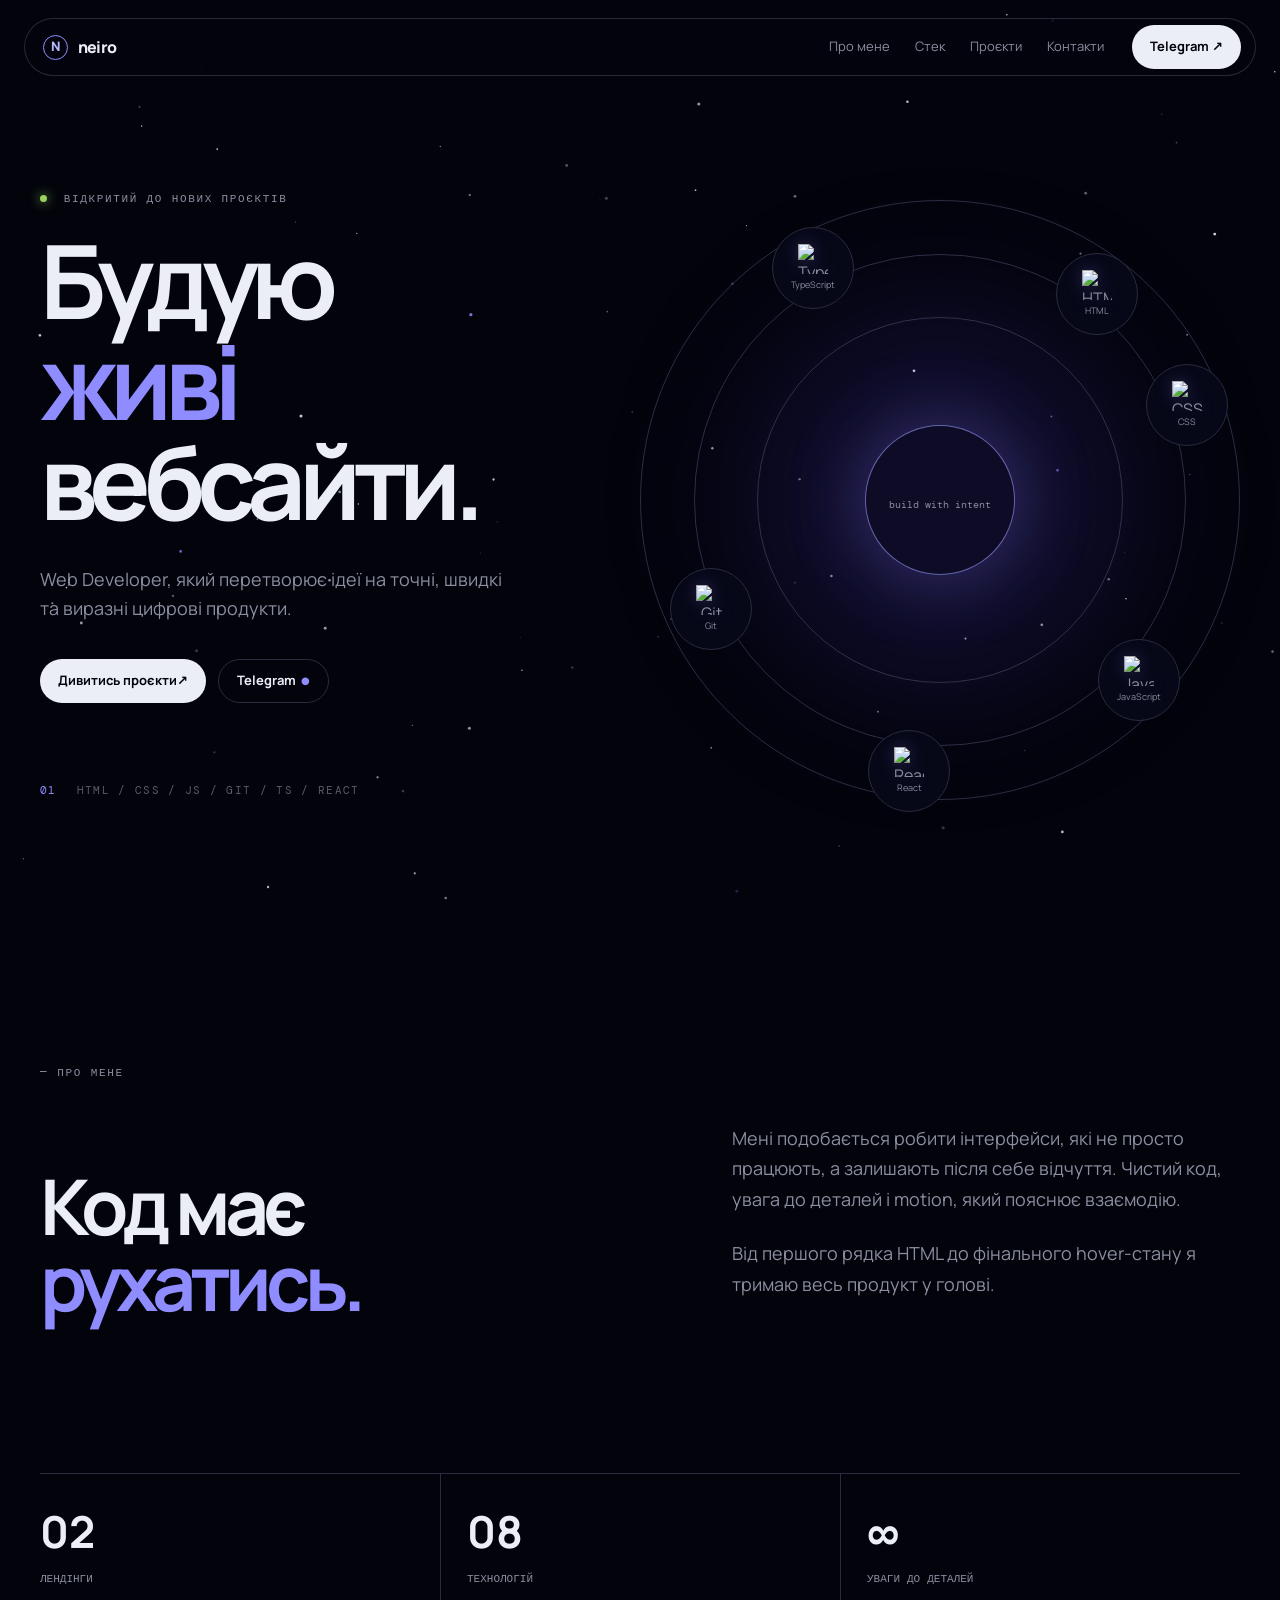
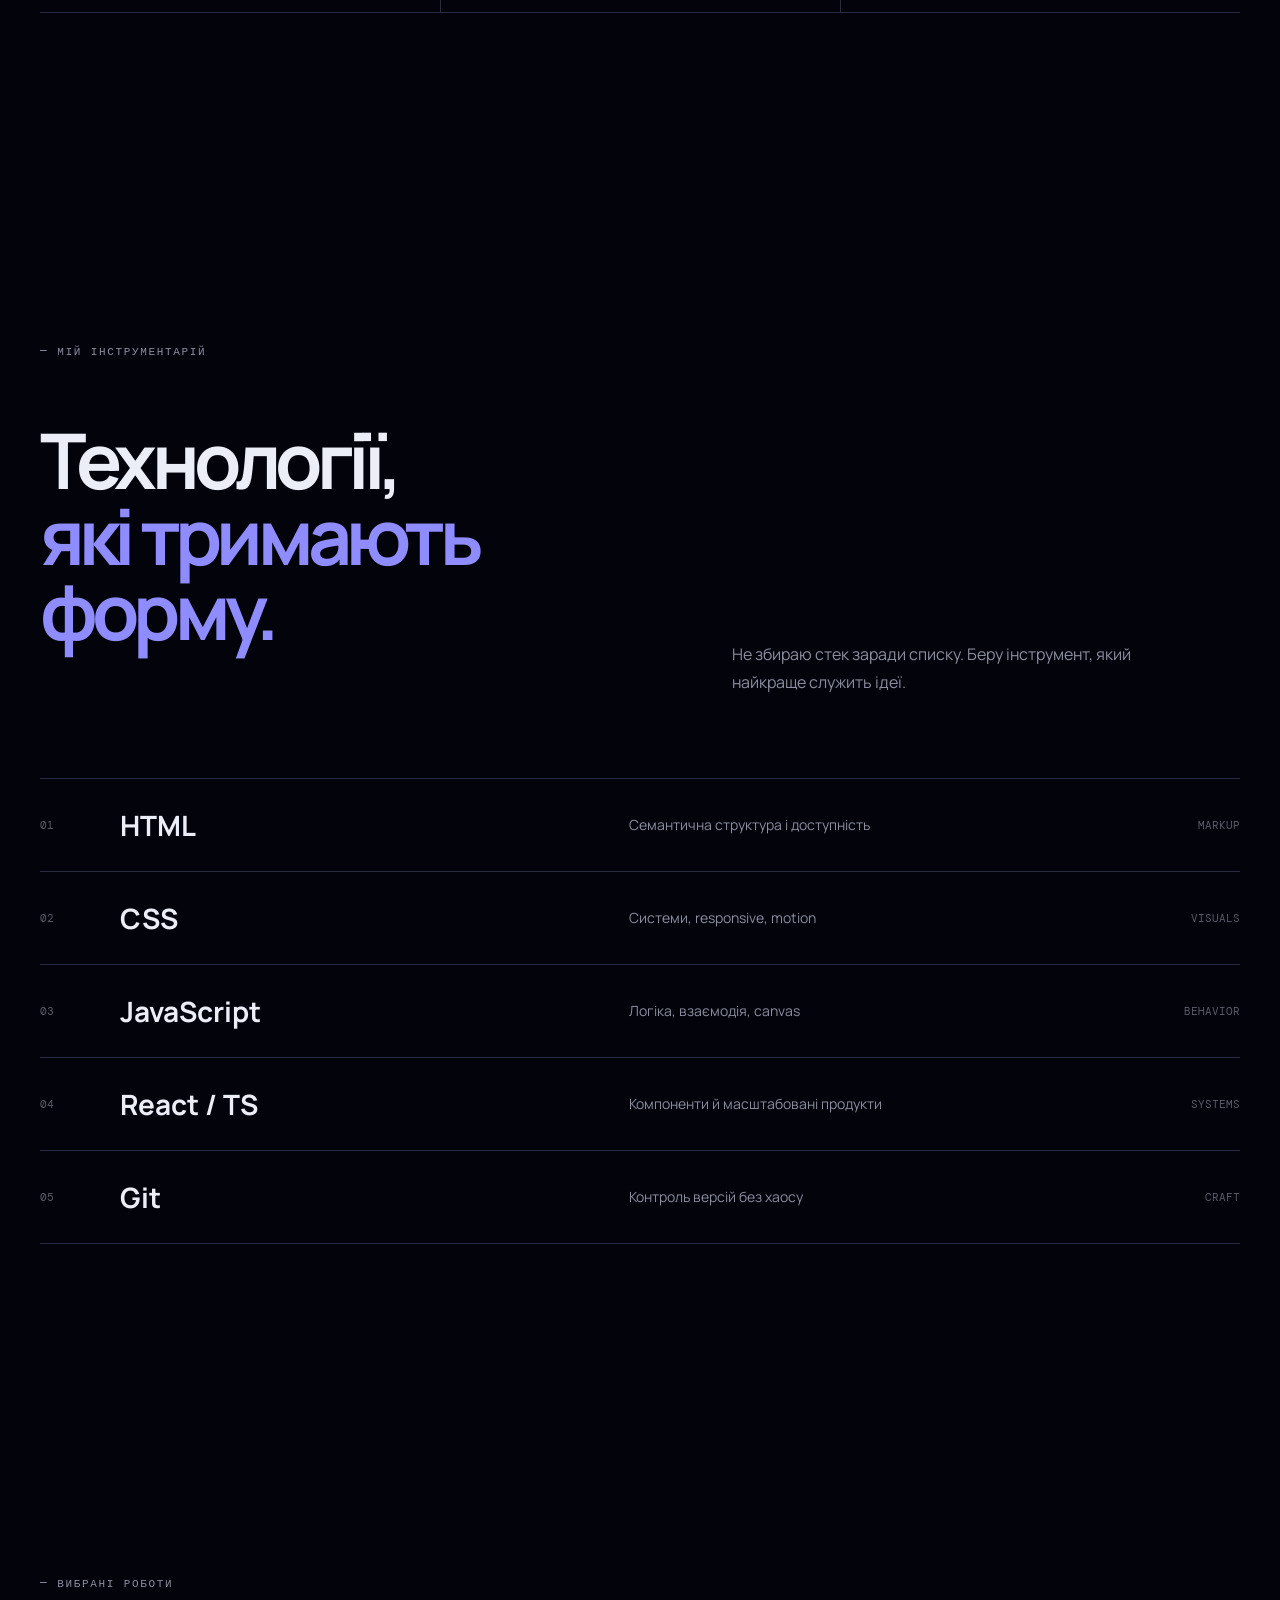
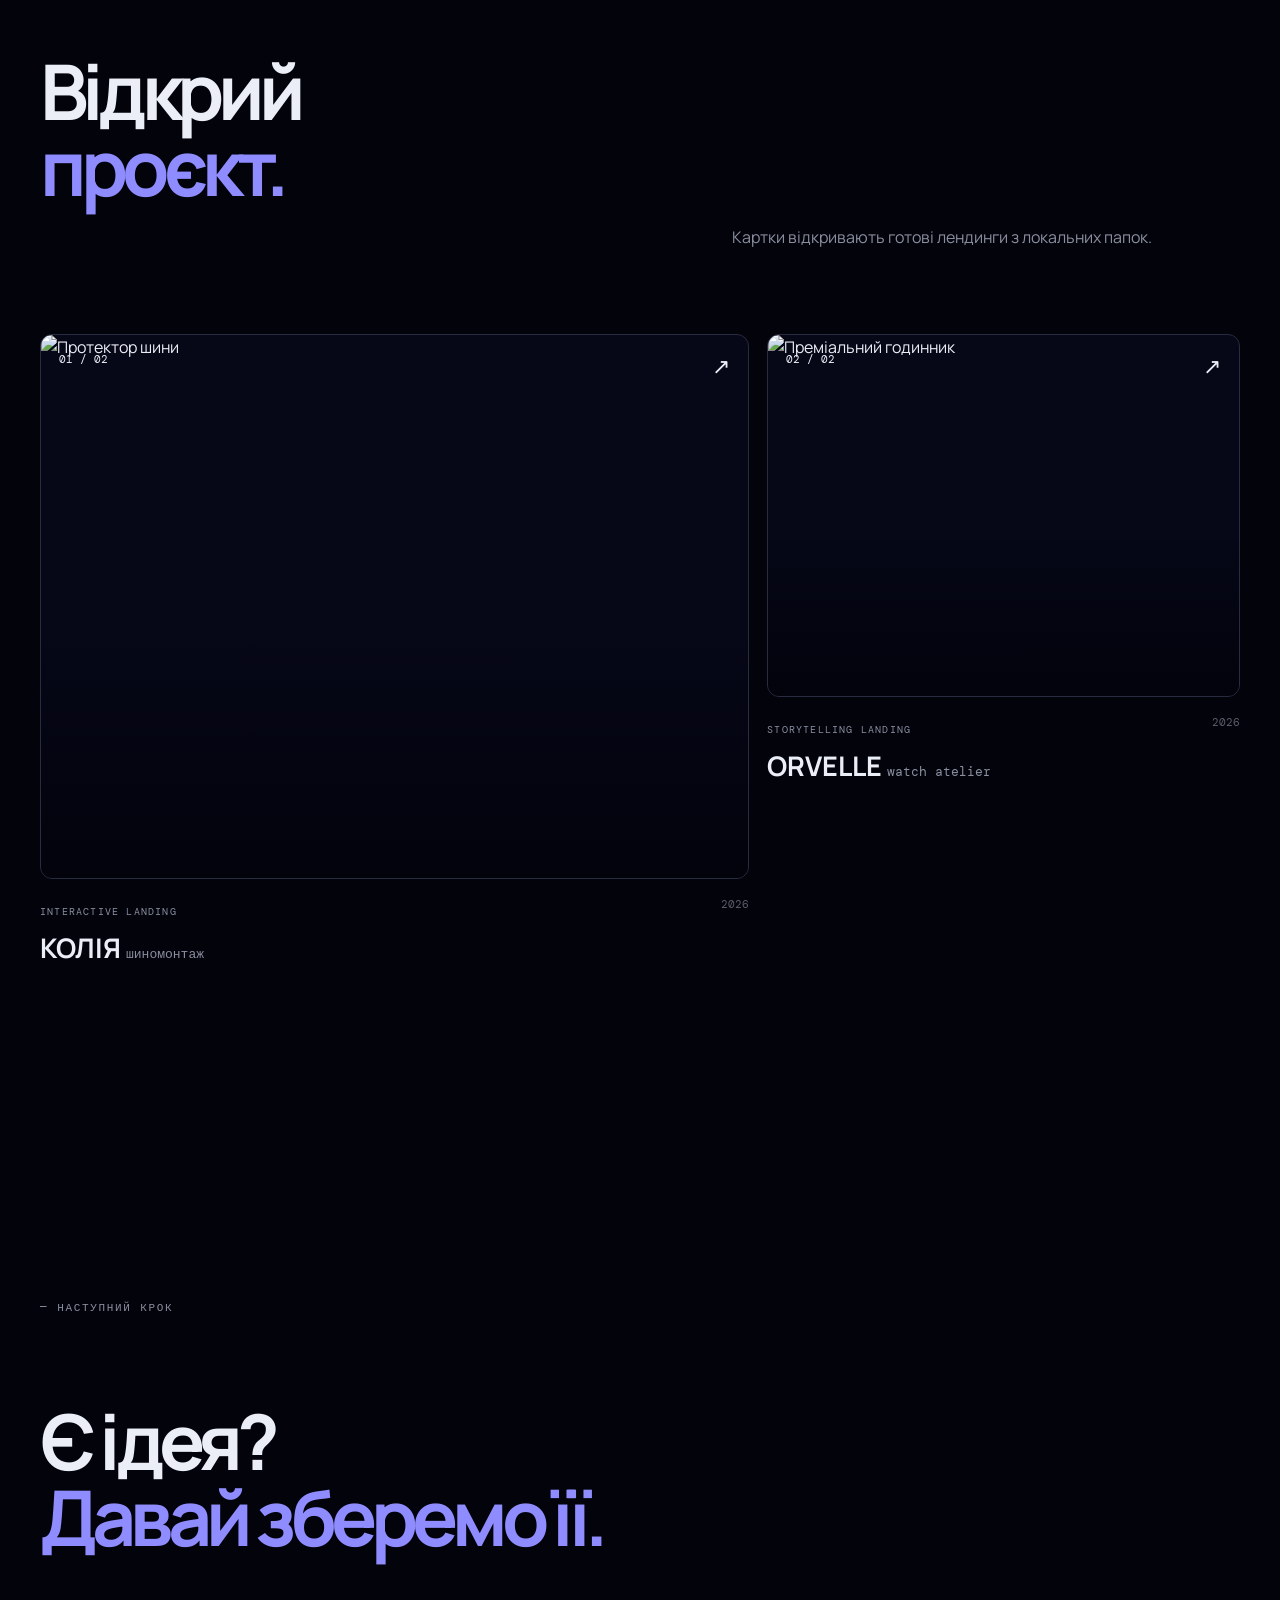
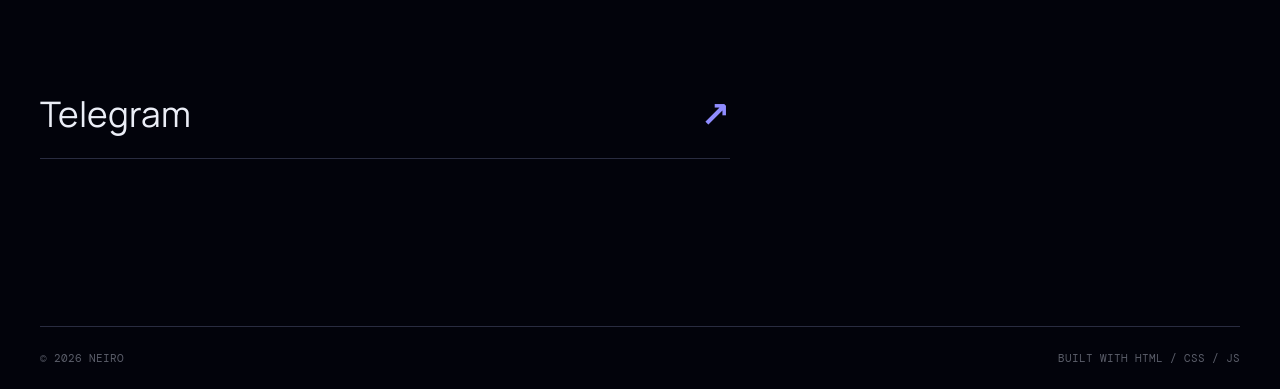
==== commit d5c329aa: "fix adaptation" ====
--- a/index.html
+++ b/index.html
@@ -283,9 +283,6 @@
     <footer class="footer shell">
       <span>© 2026 Neiro</span>
       <span>built with HTML / CSS / JS</span>
-      <a href="https://github.com/Neeror/Portfolio" target="_blank" rel="noreferrer">
-        GitHub ↗
-      </a>
     </footer>
 
     <script src="script.js" defer></script>
--- a/style.css
+++ b/style.css
@@ -1,661 +1,1029 @@
 * {
-  box-sizing:border-box;
-}
+  box-sizing: border-box;
+}
+
 html {
-  scroll-behavior:smooth;
+  overflow-x: hidden;
+  scroll-behavior: smooth;
 }
 body {
-  margin:0;
-  min-width:320px;
-  background:oklch(10% .025 275);
-  color:oklch(95% .012 270);
-  font:16px/1.5 Manrope,system-ui,sans-serif;
-  overflow-x:hidden;
+  margin: 0;
+  min-width: 320px;
+  background: oklch(10% .025 275);
+  color: oklch(95% .012 270);
+  font: 16px/1.5 Manrope, system-ui, sans-serif;
+  overflow-x: hidden;
 }
 a {
-  color:inherit;
-  text-decoration:none;
+  color: inherit;
+  text-decoration: none;
 }
 #starfield {
-  position:fixed;
-  inset:0;
-  z-index:-1;
-  pointer-events:none;
+  position: fixed;
+  inset: 0;
+  z-index: -1;
+  pointer-events: none;
 }
 .shell {
-  width:min(calc(100% - 64px),1200px);
-  margin:auto;
-}
-.cursor-dot,.cursor-ring {
-  position:fixed;
-  z-index:30;
-  pointer-events:none;
-  border-radius:50%;
-  transform:translate(-50%,-50%);
-  opacity:0;
+  width: min(calc(100% - 64px), 1200px);
+  margin: auto;
+}
+.cursor-dot, .cursor-ring {
+  position: fixed;
+  z-index: 30;
+  pointer-events: none;
+  border-radius: 50%;
+  transform: translate(-50%, -50%);
+  opacity: 0;
 }
 .cursor-dot {
-  width:5px;
-  height:5px;
-  background:oklch(82% .12 282);
-  box-shadow:0 0 16px 5px oklch(70% .18 282);
+  width: 5px;
+  height: 5px;
+  background: oklch(82% .12 282);
+  box-shadow: 0 0 16px 5px oklch(70% .18 282);
 }
 .cursor-ring {
-  width:24px;
-  height:24px;
-  border:1px solid oklch(82% .12 282);
+  width: 24px;
+  height: 24px;
+  border: 1px solid oklch(82% .12 282);
 }
 .header {
-  position:fixed;
-  z-index:10;
-  top:18px;
-  left:50%;
-  transform:translateX(-50%);
-  width:min(calc(100% - 48px),1260px);
-  height:58px;
-  padding:0 14px 0 18px;
-  display:flex;
-  align-items:center;
-  gap:28px;
-  border:1px solid oklch(35% .03 275 / .7);
-  border-radius:999px;
-  background:oklch(11% .025 275 / .82);
-  backdrop-filter:blur(18px);
+  position: fixed;
+  z-index: 10;
+  top: 18px;
+  left: 50%;
+  transform: translateX(-50%);
+  width: min(calc(100% - 48px), 1260px);
+  height: 58px;
+  padding: 0 14px 0 18px;
+  display: flex;
+  align-items: center;
+  gap: 28px;
+  border: 1px solid oklch(35% .03 275 / .7);
+  border-radius: 999px;
+  background: oklch(11% .025 275 / .82);
+  backdrop-filter: blur(18px);
 }
 .logo {
-  display:flex;
-  align-items:center;
-  gap:10px;
-  font-weight:800;
-  letter-spacing:-.05em;
-  margin-right:auto;
+  display: flex;
+  align-items: center;
+  gap: 10px;
+  font-weight: 800;
+  letter-spacing: -.05em;
+  margin-right: auto;
 }
 .logo span {
-  display:grid;
-  place-items:center;
-  width:25px;
-  height:25px;
-  border:1px solid oklch(70% .18 282);
-  border-radius:50%;
-  color:oklch(82% .12 282);
-  font-size:13px;
+  display: grid;
+  place-items: center;
+  width: 25px;
+  height: 25px;
+  border: 1px solid oklch(70% .18 282);
+  border-radius: 50%;
+  color: oklch(82% .12 282);
+  font-size: 13px;
 }
 .header nav {
-  display:flex;
-  gap:25px;
-  color:oklch(65% .025 275);
-  font-size:13px;
+  display: flex;
+  gap: 25px;
+  color: oklch(65% .025 275);
+  font-size: 13px;
 }
 .header nav a:hover {
-  color:oklch(95% .012 270);
-}
-.top-contact,.button {
-  display:inline-flex;
-  align-items:center;
-  justify-content:center;
-  min-height:44px;
-  padding:0 18px;
-  border-radius:999px;
-  font-size:13px;
-  font-weight:700;
-  transition:transform .2s;
+  color: oklch(95% .012 270);
+}
+.top-contact, .button {
+  display: inline-flex;
+  align-items: center;
+  justify-content: center;
+  min-height: 44px;
+  padding: 0 18px;
+  border-radius: 999px;
+  font-size: 13px;
+  font-weight: 700;
+  transition: transform .2s;
 }
 .top-contact {
-  background:oklch(95% .012 270);
-  color:oklch(10% .025 275);
-}
-.top-contact:hover,.button:hover {
-  transform:translateY(-2px);
+  background: oklch(95% .012 270);
+  color: oklch(10% .025 275);
+}
+.top-contact:hover, .button:hover {
+  transform: translateY(-2px);
 }
 .menu {
-  display:none;
-  background:transparent;
-  border:0;
+  display: none;
+  background: transparent;
+  border: 0;
 }
 .menu i {
-  display:block;
-  width:20px;
-  height:1px;
-  background:oklch(95% .012 270);
-  margin:5px;
+  display: block;
+  width: 20px;
+  height: 1px;
+  background: oklch(95% .012 270);
+  margin: 5px;
 }
 .hero {
-  min-height:100vh;
-  padding-top:100px;
-  display:grid;
-  grid-template-columns:1fr 1fr;
-  align-items:center;
+  min-height: 100vh;
+  padding-top: 100px;
+  display: grid;
+  grid-template-columns: 1fr 1fr;
+  align-items: center;
 }
 .eyebrow {
-  margin:0 0 25px;
-  color:oklch(65% .025 275);
-  font:11px/1.2 'DM Mono',monospace;
-  letter-spacing:.15em;
-  text-transform:uppercase;
+  margin: 0 0 25px;
+  color: oklch(65% .025 275);
+  font: 11px/1.2 'DM Mono', monospace;
+  letter-spacing: .15em;
+  text-transform: uppercase;
 }
 .eyebrow b {
-  display:inline-block;
-  width:7px;
-  height:7px;
-  margin-right:8px;
-  border-radius:50%;
-  background:oklch(80% .16 130);
-  box-shadow:0 0 12px oklch(80% .16 130);
-}
-h1,h2 {
-  font-weight:700;
-  letter-spacing:-.075em;
-  line-height:.98;
-  text-wrap:balance;
+  display: inline-block;
+  width: 7px;
+  height: 7px;
+  margin-right: 8px;
+  border-radius: 50%;
+  background: oklch(80% .16 130);
+  box-shadow: 0 0 12px oklch(80% .16 130);
+}
+h1, h2 {
+  font-weight: 700;
+  letter-spacing: -.075em;
+  line-height: .98;
+  text-wrap: balance;
 }
 h1 {
-  font-size:clamp(4rem,8vw,8.5rem);
-  margin:0;
+  font-size: clamp(4rem, 8vw, 8.5rem);
+  margin: 0;
 }
 h2 {
-  font-size:clamp(3rem,6vw,6.2rem);
-}
-h1 em,h2 em {
-  font-style:normal;
-  color:oklch(70% .18 282);
+  font-size: clamp(3rem, 6vw, 6.2rem);
+}
+h1 em, h2 em {
+  font-style: normal;
+  color: oklch(70% .18 282);
 }
 .lead {
-  max-width:42ch;
-  margin:34px 0 0;
-  color:oklch(65% .025 275);
-  font-size:18px;
-  line-height:1.6;
+  max-width: 42ch;
+  margin: 34px 0 0;
+  color: oklch(65% .025 275);
+  font-size: 18px;
+  line-height: 1.6;
 }
 .actions {
-  display:flex;
-  gap:12px;
-  margin-top:36px;
+  display: flex;
+  gap: 12px;
+  margin-top: 36px;
 }
 .button.light {
-  background:oklch(95% .012 270);
-  color:oklch(10% .025 275);
+  background: oklch(95% .012 270);
+  color: oklch(10% .025 275);
 }
 .button.dark {
-  border:1px solid oklch(30% .035 275);
+  border: 1px solid oklch(30% .035 275);
 }
 .button.dark b {
-  color:oklch(70% .18 282);
-  font-size:10px;
-  margin-left:5px;
+  color: oklch(70% .18 282);
+  font-size: 10px;
+  margin-left: 5px;
 }
 .meta {
-  display:flex;
-  gap:20px;
-  margin-top:80px;
-  color:oklch(48% .02 275);
-  font:11px 'DM Mono',monospace;
-  letter-spacing:.12em;
+  display: flex;
+  gap: 20px;
+  margin-top: 80px;
+  color: oklch(48% .02 275);
+  font: 11px 'DM Mono', monospace;
+  letter-spacing: .12em;
 }
 .meta span {
-  color:oklch(70% .18 282);
+  color: oklch(70% .18 282);
 }
 .orbit-stage {
-  position:relative;
-  min-height:650px;
-  display:grid;
-  place-items:center;
+  position: relative;
+  min-height: 650px;
+  display: grid;
+  place-items: center;
 }
 .glow {
-  position:absolute;
-  width:390px;
-  height:390px;
-  border-radius:50%;
-  background:oklch(54% .22 282 / .16);
-  filter:blur(72px);
+  position: absolute;
+  width: 390px;
+  height: 390px;
+  border-radius: 50%;
+  background: oklch(54% .22 282 / .16);
+  filter: blur(72px);
 }
 .orbit {
-  position:absolute;
-  border:1px solid oklch(65% .07 282 / .3);
-  border-radius:50%;
-  animation:spin 22s linear infinite;
+  position: absolute;
+  border: 1px solid oklch(65% .07 282 / .3);
+  border-radius: 50%;
+  animation: spin 22s linear infinite;
 }
 .orbit-a {
-  width:min(100%,620px);
-  aspect-ratio:1;
+  width: min(100%, 620px);
+  aspect-ratio: 1;
 }
 .orbit-b {
-  width:min(82%,500px);
-  aspect-ratio:1;
-  animation-duration:29s;
-  animation-direction:reverse;
+  width: min(82%, 500px);
+  aspect-ratio: 1;
+  animation-duration: 29s;
+  animation-direction: reverse;
 }
 .orbit-c {
-  width:min(61%,370px);
-  aspect-ratio:1;
-  animation-duration:18s;
+  width: min(61%, 370px);
+  aspect-ratio: 1;
+  animation-duration: 18s;
 }
 .core {
-  z-index:2;
-  width:150px;
-  height:150px;
-  display:grid;
-  place-content:center;
-  gap:8px;
-  text-align:center;
-  border-radius:50%;
-  background:oklch(17% .055 282);
-  border:1px solid oklch(70% .13 282 / .65);
-  box-shadow:0 0 75px oklch(65% .18 282 / .35);
-  font:10px 'DM Mono',monospace;
-  color:oklch(65% .025 275);
+  z-index: 2;
+  width: 150px;
+  height: 150px;
+  display: grid;
+  place-content: center;
+  gap: 8px;
+  text-align: center;
+  border-radius: 50%;
+  background: oklch(17% .055 282);
+  border: 1px solid oklch(70% .13 282 / .65);
+  box-shadow: 0 0 75px oklch(65% .18 282 / .35);
+  font: 10px 'DM Mono', monospace;
+  color: oklch(65% .025 275);
 }
 .core strong {
-  font:800 34px Manrope;
-  color:oklch(82% .12 282);
+  font: 800 34px Manrope;
+  color: oklch(82% .12 282);
 }
 .tech {
-  position:absolute;
-  z-index:3;
-  width:82px;
-  height:82px;
-  display:grid;
-  place-content:center;
-  gap:4px;
-  text-align:center;
-  border:1px solid oklch(30% .035 275);
-  border-radius:50%;
-  background:oklch(14% .035 275);
-  color:oklch(65% .025 275);
-  transition:transform .25s,border-color .25s;
-  animation:float 4s ease-in-out infinite;
+  position: absolute;
+  z-index: 3;
+  width: 82px;
+  height: 82px;
+  display: grid;
+  place-content: center;
+  gap: 4px;
+  text-align: center;
+  border: 1px solid oklch(30% .035 275);
+  border-radius: 50%;
+  background: oklch(14% .035 275);
+  color: oklch(65% .025 275);
+  transition: transform .25s, border-color .25s;
+  animation: float 4s ease-in-out infinite;
 }
 .tech:hover {
-  transform:scale(1.12);
-  border-color:oklch(70% .18 282);
-  color:oklch(95% .012 270);
+  transform: scale(1.12);
+  border-color: oklch(70% .18 282);
+  color: oklch(95% .012 270);
 }
 .tech img {
-  width:30px;
-  height:30px;
-  object-fit:contain;
-  margin:auto;
-  filter:drop-shadow(0 0 8px oklch(70% .18 282 / .28));
+  width: 30px;
+  height: 30px;
+  object-fit: contain;
+  margin: auto;
+  filter: drop-shadow(0 0 8px oklch(70% .18 282 / .28));
 }
 .tech small {
-  font-size:9px;
+  font-size: 9px;
 }
 .html {
-  top:12%;
-  right:17%;
-  animation-delay:-.6s;
+  top: 12%;
+  right: 17%;
+  animation-delay: -.6s;
 }
 .css {
-  top:29%;
-  right:2%;
-  animation-delay:-1.4s;
+  top: 29%;
+  right: 2%;
+  animation-delay: -1.4s;
 }
 .js {
-  bottom:16%;
-  right:10%;
-  animation-delay:-2s;
+  bottom: 16%;
+  right: 10%;
+  animation-delay: -2s;
 }
 .react {
-  bottom:2%;
-  left:38%;
-  animation-delay:-2.8s;
+  bottom: 2%;
+  left: 38%;
+  animation-delay: -2.8s;
 }
 .ts {
-  top:8%;
-  left:22%;
-  animation-delay:-3.4s;
+  top: 8%;
+  left: 22%;
+  animation-delay: -3.4s;
 }
 .git {
-  bottom:27%;
-  left:5%;
-  animation-delay:-1.9s;
+  bottom: 27%;
+  left: 5%;
+  animation-delay: -1.9s;
 }
 .section {
-  padding-block:clamp(96px,13vw,180px);
-}
-.two-col,.heading {
-  display:grid;
-  grid-template-columns:1.1fr .9fr;
-  gap:70px;
-  align-items:start;
-}
-.copy,.side-copy {
-  max-width:45ch;
-  color:oklch(65% .025 275);
-  font-size:18px;
-  line-height:1.7;
+  padding-block: clamp(96px, 13vw, 180px);
+}
+.two-col, .heading {
+  display: grid;
+  grid-template-columns: 1.1fr .9fr;
+  gap: 70px;
+  align-items: start;
+}
+.copy, .side-copy {
+  max-width: 45ch;
+  color: oklch(65% .025 275);
+  font-size: 18px;
+  line-height: 1.7;
 }
 .copy p+p {
-  margin-top:24px;
+  margin-top: 24px;
 }
 .stats {
-  display:grid;
-  grid-template-columns:repeat(3,1fr);
-  margin-top:90px;
-  border-top:1px solid oklch(30% .035 275);
+  display: grid;
+  grid-template-columns: repeat(3, 1fr);
+  margin-top: 90px;
+  border-top: 1px solid oklch(30% .035 275);
 }
 .stats div {
-  padding:24px 0;
-  border-bottom:1px solid oklch(30% .035 275);
+  padding: 24px 0;
+  border-bottom: 1px solid oklch(30% .035 275);
 }
 .stats div+div {
-  padding-left:26px;
-  border-left:1px solid oklch(30% .035 275);
+  padding-left: 26px;
+  border-left: 1px solid oklch(30% .035 275);
 }
 .stats strong {
-  display:block;
-  font-size:44px;
+  display: block;
+  font-size: 44px;
 }
 .stats span {
-  font:11px 'DM Mono',monospace;
-  color:oklch(65% .025 275);
-  text-transform:uppercase;
+  font: 11px 'DM Mono', monospace;
+  color: oklch(65% .025 275);
+  text-transform: uppercase;
 }
 .heading {
-  align-items:end;
-  margin-bottom:66px;
+  align-items: end;
+  margin-bottom: 66px;
 }
 .side-copy {
-  font-size:16px;
+  font-size: 16px;
 }
 .skills {
-  border-top:1px solid oklch(30% .035 275);
+  border-top: 1px solid oklch(30% .035 275);
 }
 .skills>div {
-  display:grid;
-  grid-template-columns:60px 1.2fr 1fr .45fr;
-  align-items:center;
-  gap:20px;
-  padding:25px 0;
-  border-bottom:1px solid oklch(30% .035 275);
-}
-.skills span,.skills i {
-  font:11px 'DM Mono',monospace;
-  color:oklch(48% .02 275);
+  display: grid;
+  grid-template-columns: 60px 1.2fr 1fr .45fr;
+  align-items: center;
+  gap: 20px;
+  padding: 25px 0;
+  border-bottom: 1px solid oklch(30% .035 275);
+}
+.skills span, .skills i {
+  font: 11px 'DM Mono', monospace;
+  color: oklch(48% .02 275);
 }
 .skills h3 {
-  margin:0;
-  font-size:28px;
+  margin: 0;
+  font-size: 28px;
 }
 .skills p {
-  margin:0;
-  color:oklch(65% .025 275);
-  font-size:14px;
+  margin: 0;
+  color: oklch(65% .025 275);
+  font-size: 14px;
 }
 .skills i {
-  text-align:right;
-  text-transform:uppercase;
-  font-style:normal;
+  text-align: right;
+  text-transform: uppercase;
+  font-style: normal;
 }
 .projects {
-  display:grid;
-  grid-template-columns:1.2fr .8fr;
-  gap:18px;
+  display: grid;
+  grid-template-columns: 1.2fr .8fr;
+  gap: 18px;
 }
 .project {
-  display:block;
+  display: block;
 }
 .visual {
-  position:relative;
-  overflow:hidden;
-  aspect-ratio:1.3/1;
-  border:1px solid oklch(30% .035 275);
-  border-radius:12px;
-  background:oklch(14% .035 275);
+  position: relative;
+  overflow: hidden;
+  aspect-ratio: 1.3/1;
+  border: 1px solid oklch(30% .035 275);
+  border-radius: 12px;
+  background: oklch(14% .035 275);
 }
 .visual img {
-  width:100%;
-  height:100%;
-  display:block;
-  object-fit:cover;
-  filter:saturate(.75);
-  transition:transform .8s,filter .5s;
+  width: 100%;
+  height: 100%;
+  display: block;
+  object-fit: cover;
+  filter: saturate(.75);
+  transition: transform .8s, filter .5s;
 }
 .project:hover img {
-  transform:scale(1.06);
-  filter:saturate(1);
+  transform: scale(1.06);
+  filter: saturate(1);
 }
 .visual:after {
-  content:"";
-  position:absolute;
-  inset:0;
-  background:linear-gradient(180deg,transparent 55%,oklch(7% .03 275 / .7));
-}
-.visual span,.visual b {
-  position:absolute;
-  z-index:1;
-  top:17px;
-  font:11px 'DM Mono',monospace;
+  content: "";
+  position: absolute;
+  inset: 0;
+  background: linear-gradient(180deg, transparent 55%, oklch(7% .03 275 / .7));
+}
+.visual span, .visual b {
+  position: absolute;
+  z-index: 1;
+  top: 17px;
+  font: 11px 'DM Mono', monospace;
 }
 .visual span {
-  left:18px;
+  left: 18px;
 }
 .visual b {
-  right:18px;
-  font-size:22px;
+  right: 18px;
+  font-size: 22px;
 }
 .project-row {
-  display:flex;
-  justify-content:space-between;
-  gap:20px;
-  padding-top:18px;
+  display: flex;
+  justify-content: space-between;
+  gap: 20px;
+  padding-top: 18px;
 }
 .project-row small {
-  font:10px 'DM Mono',monospace;
-  color:oklch(65% .025 275);
-  letter-spacing:.12em;
-  text-transform:uppercase;
+  font: 10px 'DM Mono', monospace;
+  color: oklch(65% .025 275);
+  letter-spacing: .12em;
+  text-transform: uppercase;
 }
 .project-row h3 {
-  margin:7px 0 0;
-  font-size:27px;
+  margin: 7px 0 0;
+  font-size: 27px;
 }
 .project-row h3 em {
-  font:400 13px 'DM Mono',monospace;
-  color:oklch(65% .025 275);
+  font: 400 13px 'DM Mono', monospace;
+  color: oklch(65% .025 275);
 }
 .project-row time {
-  font:11px 'DM Mono',monospace;
-  color:oklch(48% .02 275);
+  font: 11px 'DM Mono', monospace;
+  color: oklch(48% .02 275);
 }
 .contact {
-  min-height:70vh;
-  display:flex;
-  flex-direction:column;
-  justify-content:center;
+  min-height: 70vh;
+  display: flex;
+  flex-direction: column;
+  justify-content: center;
 }
 .contact>a {
-  display:flex;
-  justify-content:space-between;
-  max-width:690px;
-  margin-top:70px;
-  padding-bottom:18px;
-  border-bottom:1px solid oklch(30% .035 275);
-  font-size:clamp(1.4rem,3vw,2.2rem);
+  display: flex;
+  justify-content: space-between;
+  max-width: 690px;
+  margin-top: 70px;
+  padding-bottom: 18px;
+  border-bottom: 1px solid oklch(30% .035 275);
+  font-size: clamp(1.4rem, 3vw, 2.2rem);
 }
 .contact>a b {
-  color:oklch(70% .18 282);
+  color: oklch(70% .18 282);
 }
 .footer {
-  display:flex;
-  justify-content:space-between;
-  gap:20px;
-  padding-block:24px;
-  border-top:1px solid oklch(30% .035 275);
-  color:oklch(48% .02 275);
-  font:11px 'DM Mono',monospace;
-  text-transform:uppercase;
+  display: flex;
+  justify-content: space-between;
+  gap: 20px;
+  padding-block: 24px;
+  border-top: 1px solid oklch(30% .035 275);
+  color: oklch(48% .02 275);
+  font: 11px 'DM Mono', monospace;
+  text-transform: uppercase;
 }
 .reveal {
-  opacity:0;
-  transform:translateY(24px);
-  transition:opacity .8s,transform .8s;
+  opacity: 0;
+  transform: translateY(24px);
+  transition: opacity .8s, transform .8s;
 }
 .reveal.show {
-  opacity:1;
-  transform:none;
+  opacity: 1;
+  transform: none;
 }
 .delay {
-  transition-delay:.12s;
+  transition-delay: .12s;
 }
 @keyframes spin {
   to {
-    transform:rotate(360deg);
+    transform: rotate(360deg);
   }
 }
 @keyframes float {
-  0%,100% {
-    translate:0 0;
+  0%, 100% {
+    translate: 0 0;
   }
   50% {
-    translate:0 -8px;
+    translate: 0 -8px;
   }
 }
 @media(max-width:900px) {
   .hero {
-    grid-template-columns:1fr;
+    grid-template-columns: 1fr;
   }
   .orbit-stage {
-    min-height:540px;
-  }
-  .two-col,.heading {
-    grid-template-columns:1fr;
-    gap:24px;
+    min-height: 540px;
+  }
+  .two-col, .heading {
+    grid-template-columns: 1fr;
+    gap: 24px;
   }
   .projects {
-    grid-template-columns:1fr;
-  }
-}
-@media(max-width:640px) {
+    grid-template-columns: 1fr;
+  }
+}
+@media(max-width:768px) {
   .shell {
-    width:calc(100% - 32px);
+    width: calc(100% - 32px);
   }
   .header {
-    top:12px;
-    width:calc(100% - 24px);
-    height:52px;
-  }
-  .header nav,.top-contact {
-    display:none;
+    top: 12px;
+    width: calc(100% - 24px);
+    height: 52px;
+  }
+  .header nav, .top-contact {
+    display: none;
   }
   .menu {
-    display:block;
+    display: block;
   }
   .hero {
-    padding-top:90px;
+    padding-top: 90px;
   }
   .lead {
-    font-size:16px;
+    font-size: 16px;
   }
   .meta {
-    margin-top:56px;
-    flex-wrap:wrap;
+    margin-top: 56px;
+    flex-wrap: wrap;
   }
   .orbit-stage {
-    min-height:390px;
+    min-height: 390px;
   }
   .glow {
-    width:250px;
-    height:250px;
+    width: 250px;
+    height: 250px;
   }
   .core {
-    width:110px;
-    height:110px;
+    width: 110px;
+    height: 110px;
   }
   .tech {
-    width:58px;
-    height:58px;
+    width: 58px;
+    height: 58px;
   }
   .tech img {
-    width:22px;
-    height:22px;
+    width: 22px;
+    height: 22px;
   }
   .html {
-    top:13%;
-    right:10%;
+    top: 13%;
+    right: 10%;
   }
   .css {
-    top:29%;
-    right:0;
+    top: 29%;
+    right: 0;
   }
   .js {
-    bottom:10%;
-    right:6%;
+    bottom: 10%;
+    right: 6%;
   }
   .react {
-    bottom:0;
-    left:35%;
+    bottom: 0;
+    left: 35%;
   }
   .ts {
-    top:5%;
-    left:12%;
+    top: 5%;
+    left: 12%;
   }
   .git {
-    bottom:23%;
-    left:0;
+    bottom: 23%;
+    left: 0;
   }
   h1 {
-    font-size:clamp(3.4rem,17vw,5.4rem);
+    font-size: clamp(3.4rem, 17vw, 5.4rem);
   }
   h2 {
-    font-size:clamp(2.8rem,14vw,4.3rem);
+    font-size: clamp(2.8rem, 14vw, 4.3rem);
   }
   .section {
-    padding-block:90px;
+    padding-block: 90px;
   }
   .stats {
-    grid-template-columns:1fr;
-    margin-top:60px;
+    grid-template-columns: 1fr;
+    margin-top: 60px;
   }
   .stats div {
-    display:flex;
-    justify-content:space-between;
+    display: flex;
+    justify-content: space-between;
   }
   .stats div+div {
-    padding-left:0;
-    border-left:0;
+    padding-left: 0;
+    border-left: 0;
   }
   .skills>div {
-    grid-template-columns:34px 1fr auto;
-    gap:10px;
+    grid-template-columns: 34px 1fr auto;
+    gap: 10px;
   }
   .skills p {
-    display:none;
+    display: none;
   }
   .skills h3 {
-    font-size:22px;
+    font-size: 22px;
   }
   .skills i {
-    font-size:9px;
+    font-size: 9px;
   }
   .project-row h3 {
-    font-size:23px;
+    font-size: 23px;
   }
   .project-row h3 em {
-    display:block;
-    margin-top:5px;
+    display: block;
+    margin-top: 5px;
   }
   .footer {
-    flex-wrap:wrap;
-    line-height:1.7;
+    flex-wrap: wrap;
+    line-height: 1.7;
   }
   .footer span:nth-child(2) {
-    order:3;
-    width:100%;
+    order: 3;
+    width: 100%;
+  }
+  .header nav.open {
+    display: flex;
+    position: absolute;
+    top: calc(100% + 10px);
+    left: 0;
+    right: 0;
+    flex-direction: column;
+    gap: 0;
+    padding: 10px;
+    border: 1px solid oklch(35% .03 275 / .7);
+    border-radius: 18px;
+    background: oklch(11% .025 275 / .96);
+    backdrop-filter: blur(18px);
+  }
+
+  .header nav.open a {
+    padding: 14px 12px;
   }
 }
 @media(prefers-reduced-motion:reduce) {
   html {
-    scroll-behavior:auto;
+    scroll-behavior: auto;
   }
   .orbit {
-    animation:none;
+    animation: none;
   }
   .tech {
-    animation:none;
+    animation: none;
   }
   .reveal {
-    opacity:1;
-    transform:none;
-    transition:none;
+    opacity: 1;
+    transform: none;
+    transition: none;
+  }
+}
+
+html {
+  -webkit-text-size-adjust: 100%;
+  text-size-adjust: 100%;
+  scroll-padding-top: 96px; 
+}
+body {
+  overflow-x: clip;
+}
+h1, h2, h3 {
+  overflow-wrap: break-word;
+}
+a, button {
+  -webkit-tap-highlight-color: transparent;
+}
+.hero {
+  min-height: 100svh; 
+}
+
+@media (hover: none), (pointer: coarse) {
+  .cursor-dot, .cursor-ring {
+    display: none;
+  }
+  .tech:hover {
+    transform: none;
+    border-color: oklch(30% .035 275);
+    color: oklch(65% .025 275);
+  }
+  .project:hover img {
+    transform: none;
+    filter: saturate(.75);
+  }
+  .top-contact:hover, .button:hover {
+    transform: none;
+  }
+}
+
+@media (min-width: 901px) and (max-height: 820px) {
+  .hero {
+    padding-top: 96px;
+  }
+  h1 {
+    font-size: clamp(4rem, min(8vw, 14vh), 8.5rem);
+  }
+  .lead {
+    margin-top: 26px;
+  }
+  .actions {
+    margin-top: 28px;
+  }
+  .meta {
+    margin-top: 48px;
+  }
+  .orbit-stage {
+    min-height: min(650px, calc(100vh - 110px));
+  }
+  .orbit-a {
+    width: min(100%, 620px, calc(100vh - 130px));
+  }
+}
+
+@media (min-width: 901px) and (max-width: 1100px) {
+  .header nav {
+    gap: 20px;
+  }
+  .two-col, .heading {
+    gap: 48px;
+  }
+  .skills>div {
+    grid-template-columns: 48px 1fr 1fr .5fr;
+  }
+  .stats strong {
+    font-size: 40px;
+  }
+}
+
+@media (max-width: 1100px) {
+  .orbit-stage {
+    min-height: 0;
+    width: 100%;
+    max-width: 620px;
+    aspect-ratio: 1 / 1.05;
+    justify-self: center;
+  }
+  .header {
+    left: 0;
+    right: 0;
+    margin-inline: auto;
+    transform: none;
+  }
+}
+
+@media (max-width: 900px) {
+  .hero {
+    padding-top: 128px;
+    padding-bottom: 32px;
+    row-gap: 40px;
+    align-content: center;
+  }
+  .orbit-stage {
+    max-width: 560px;
+  }
+  .projects {
+    gap: 40px;
+  }
+  .heading {
+    margin-bottom: 48px;
+  }
+}
+
+@media (max-width: 768px) {
+  .hero {
+    padding-top: 108px;
+    row-gap: 24px;
+  }
+  .orbit-stage {
+    max-width: 440px;
+  }
+  .menu {
+    display: flex;
+    flex-direction: column;
+    align-items: center;
+    justify-content: center;
+    gap: 5px;
+    width: 44px;
+    height: 44px;
+    margin-right: -8px;
+    padding: 0;
+    cursor: pointer;
+  }
+  .menu i {
+    margin: 0;
+  }
+  .header nav.open {
+    max-height: calc(100svh - 90px);
+    overflow-y: auto;
+  }
+  .actions {
+    flex-wrap: wrap;
+  }
+  .copy, .side-copy {
+    font-size: 16px;
+  }
+  .stats strong {
+    font-size: 36px;
+  }
+  .contact {
+    min-height: auto;
+  }
+  .contact>a {
+    margin-top: 44px;
+    gap: 16px;
+  }
+  .project-row {
+    padding-top: 14px;
+  }
+  .visual span {
+    left: 14px;
+  }
+  .visual b {
+    right: 14px;
+  }
+}
+
+@media (max-width: 420px) {
+  .shell {
+    width: calc(100% - 28px);
+  }
+  h1 {
+    font-size: clamp(2.9rem, 15.5vw, 4.4rem);
+  }
+  h2 {
+    font-size: clamp(2.4rem, 12.5vw, 3.6rem);
+  }
+  .eyebrow {
+    letter-spacing: .12em;
+  }
+  .lead {
+    margin-top: 24px;
+  }
+  .actions {
+    gap: 10px;
+    margin-top: 28px;
+  }
+  .button {
+    padding: 0 16px;
+  }
+  .meta {
+    gap: 8px 14px;
+    margin-top: 40px;
+    letter-spacing: .08em;
+  }
+  .glow {
+    width: 200px;
+    height: 200px;
+  }
+  .core {
+    width: 96px;
+    height: 96px;
+    gap: 4px;
+    font-size: 9px;
+  }
+  .tech {
+    width: 52px;
+    height: 52px;
+    gap: 2px;
+  }
+  .tech img {
+    width: 20px;
+    height: 20px;
+  }
+  .tech small {
+    font-size: 8px;
+  }
+  .section {
+    padding-block: 72px;
+  }
+  .stats {
+    margin-top: 44px;
+  }
+  .stats div {
+    padding: 18px 0;
+    align-items: baseline;
+  }
+  .skills>div {
+    padding: 20px 0;
+  }
+  .skills h3 {
+    font-size: 20px;
+  }
+  .project-row h3 {
+    font-size: 21px;
+  }
+}
+
+@media (max-width: 900px) and (max-height: 500px) and (orientation: landscape) {
+  .hero {
+    min-height: auto;
+    padding-top: 96px;
+  }
+  .orbit-stage {
+    max-width: 380px;
+  }
+  .header nav.open {
+    max-height: calc(100vh - 80px);
+  }
+}
+
+.hero-copy,
+.orbit-stage,
+.two-col > *,
+.heading > *,
+.projects,
+.project,
+.project-row,
+.contact,
+.footer {
+  min-width: 0;
+}
+
+img {
+  max-width: 100%;
+}
+
+@media (max-width: 900px) {
+  .header {
+    width: calc(100% - 24px);
+    max-width: calc(100vw - 24px);
+    min-width: 0;
+  }
+
+  .header .logo {
+    min-width: 0;
+  }
+
+  .header nav.open {
+    width: 100%;
+    max-width: 100%;
+    box-sizing: border-box;
+    overflow-x: hidden;
+  }
+}
+
+@media (max-width: 768px) {
+  .header {
+    padding-left: 12px;
+    padding-right: 10px;
+    gap: 8px;
+  }
+
+  .header .logo {
+    min-width: 0;
+    max-width: calc(100% - 44px);
+    overflow: hidden;
+    white-space: nowrap;
+    text-overflow: clip;
+  }
+
+  .header .logo span {
+    flex: 0 0 25px;
+  }
+
+  .header .menu {
+    flex: 0 0 44px;
+    margin-right: -8px;
+  }
+
+  .header nav.open {
+    right: 0;
+    overflow-y: auto;
+    overscroll-behavior: contain;
+  }
+
+  .project-row > * {
+    min-width: 0;
+  }
+
+  .project-row h3,
+  .project-row small,
+  .project-row time,
+  .contact > a {
+    overflow-wrap: anywhere;
+  }
+}
+
+@media (max-width: 360px) {
+  .header {
+    padding-left: 9px;
+    padding-right: 7px;
+  }
+
+  .header .logo {
+    gap: 7px;
+    max-width: calc(100% - 40px);
+  }
+
+  .header .logo span {
+    flex-basis: 23px;
+    width: 23px;
+    height: 23px;
+  }
+
+  .header .menu {
+    flex-basis: 40px;
+    width: 40px;
+    margin-right: -5px;
   }
 }
